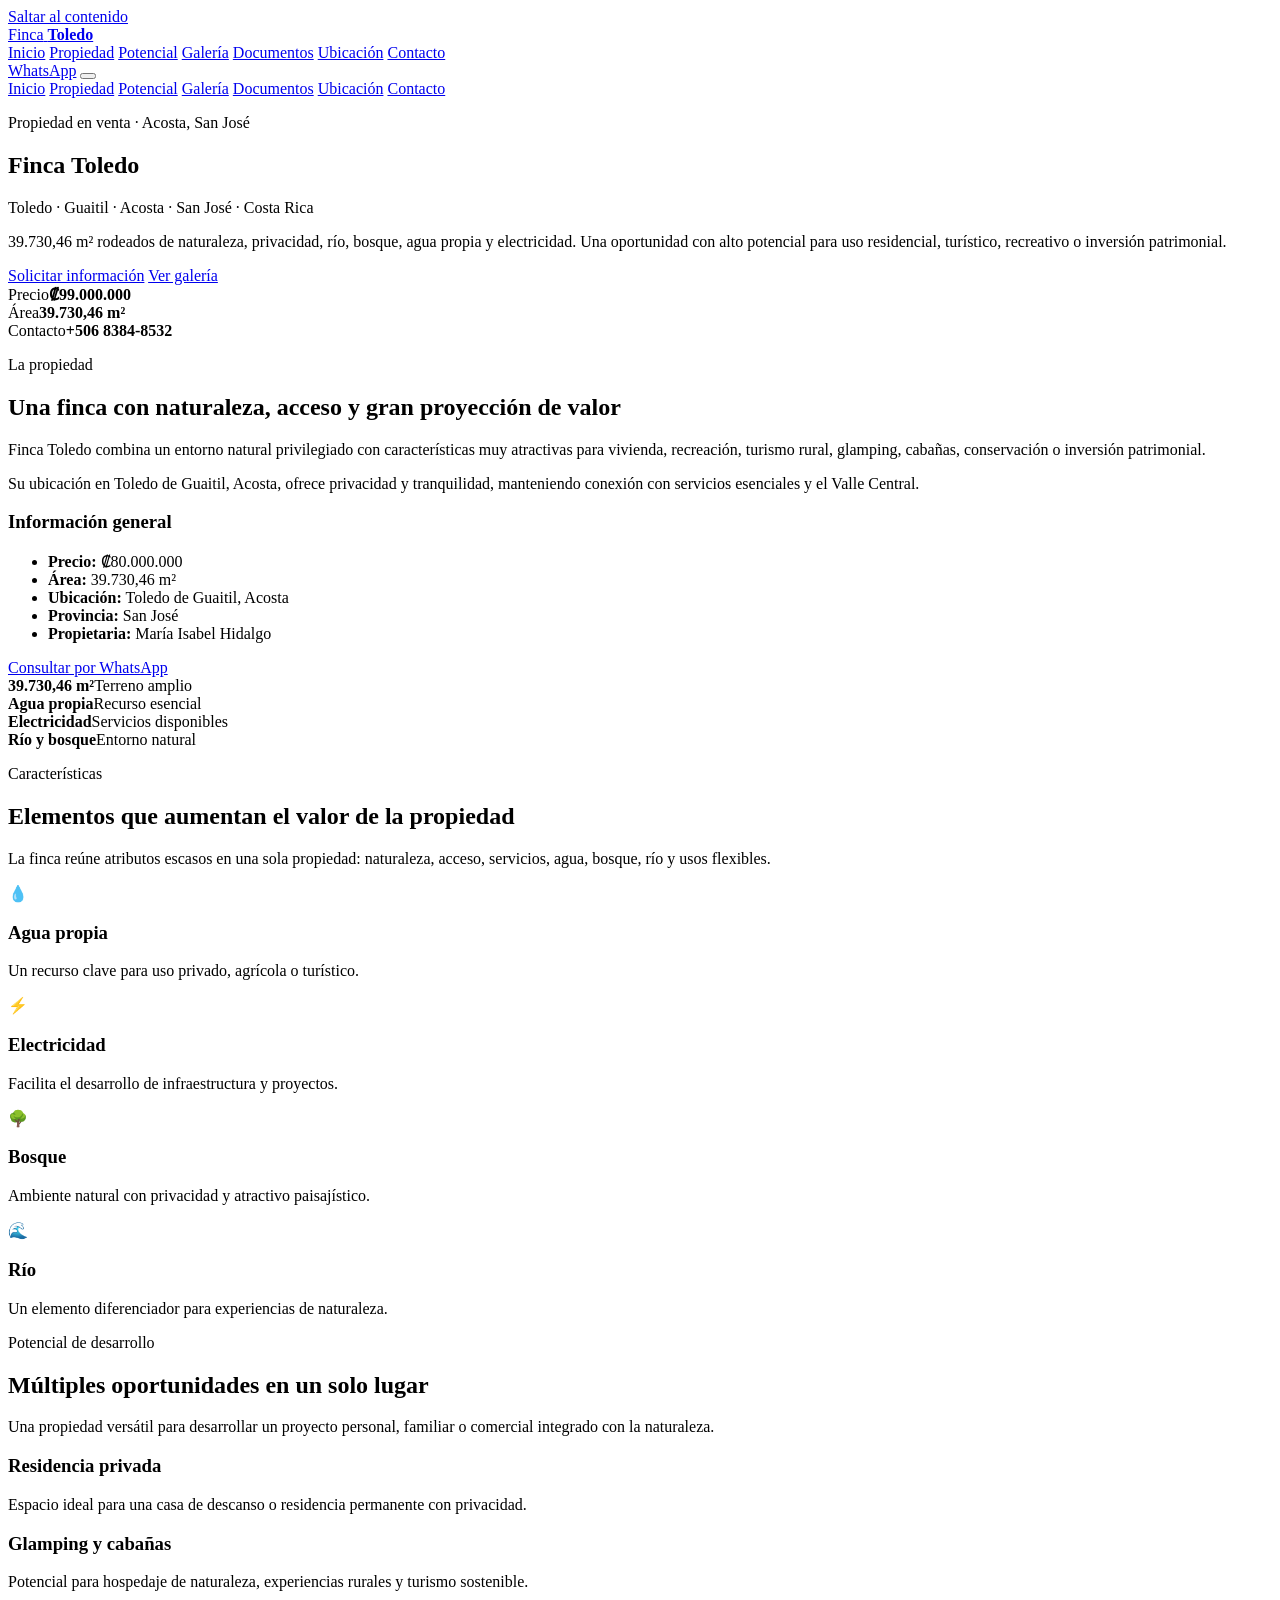
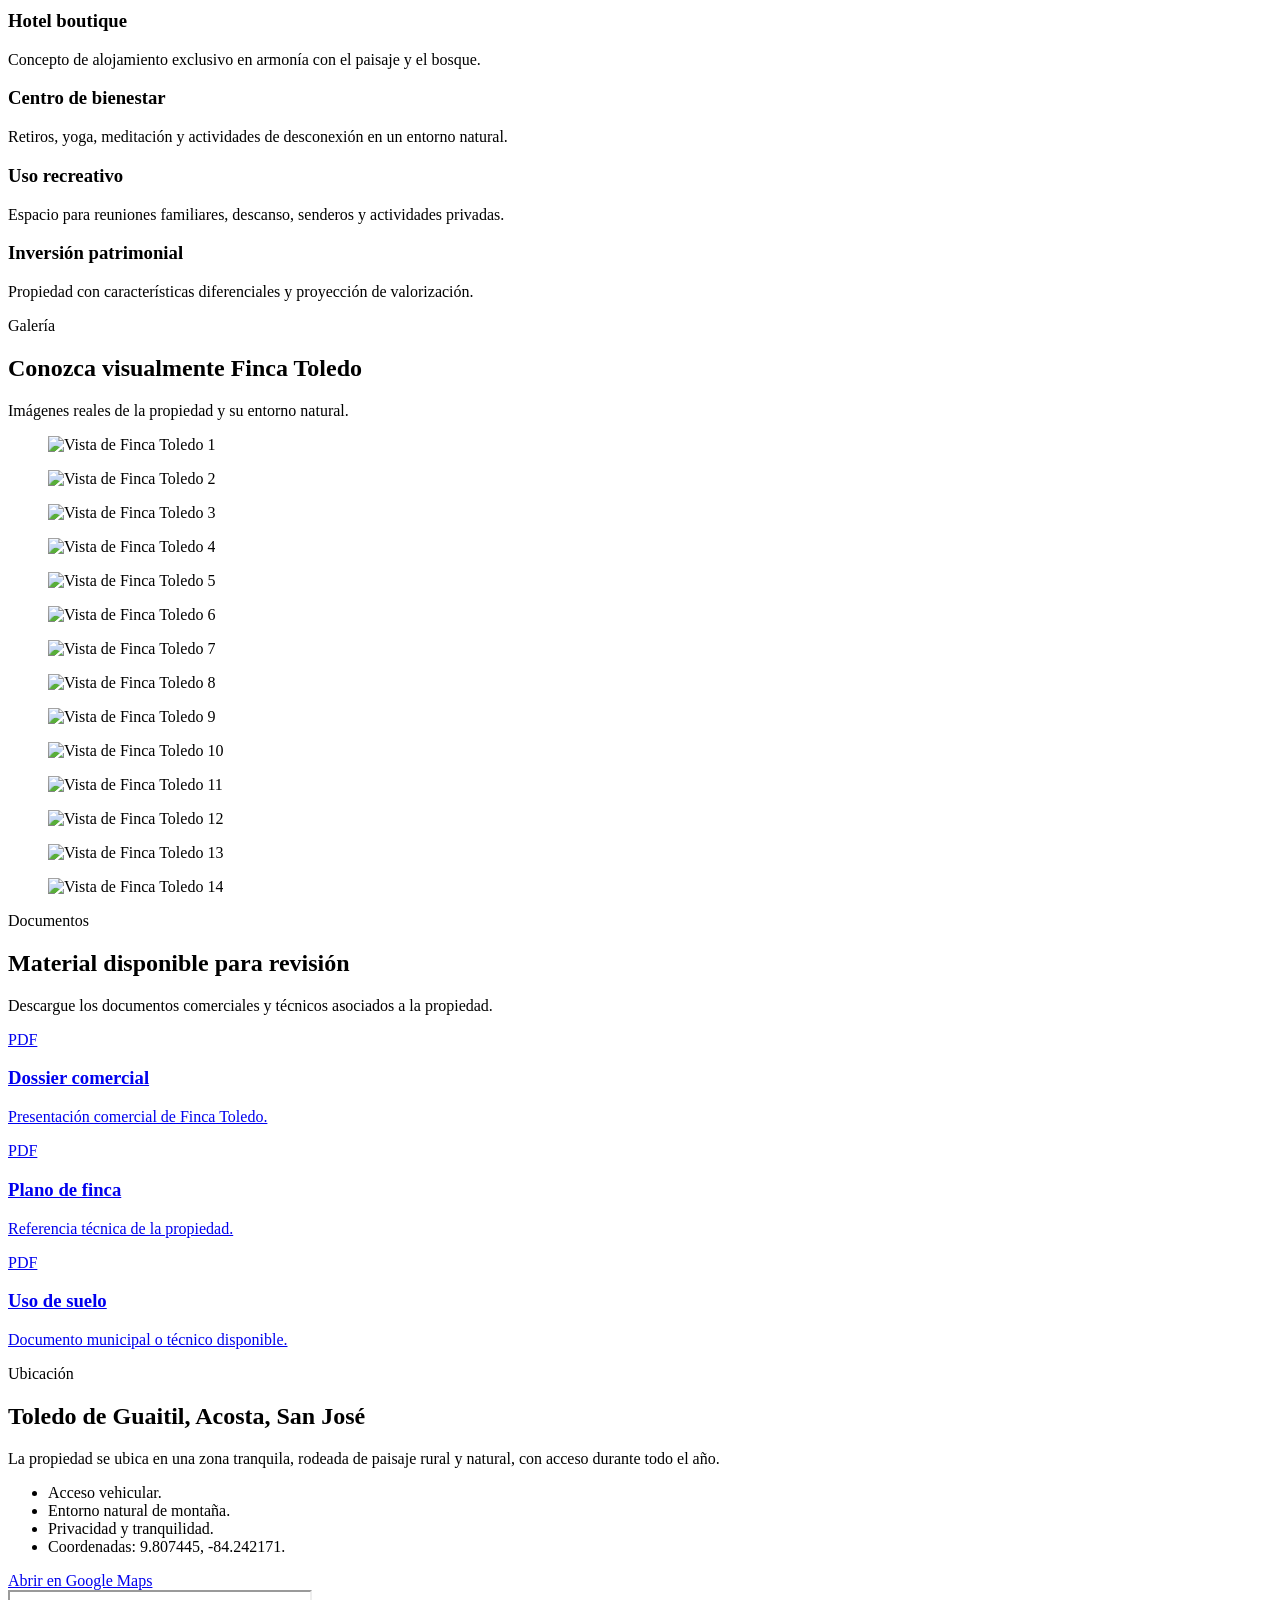
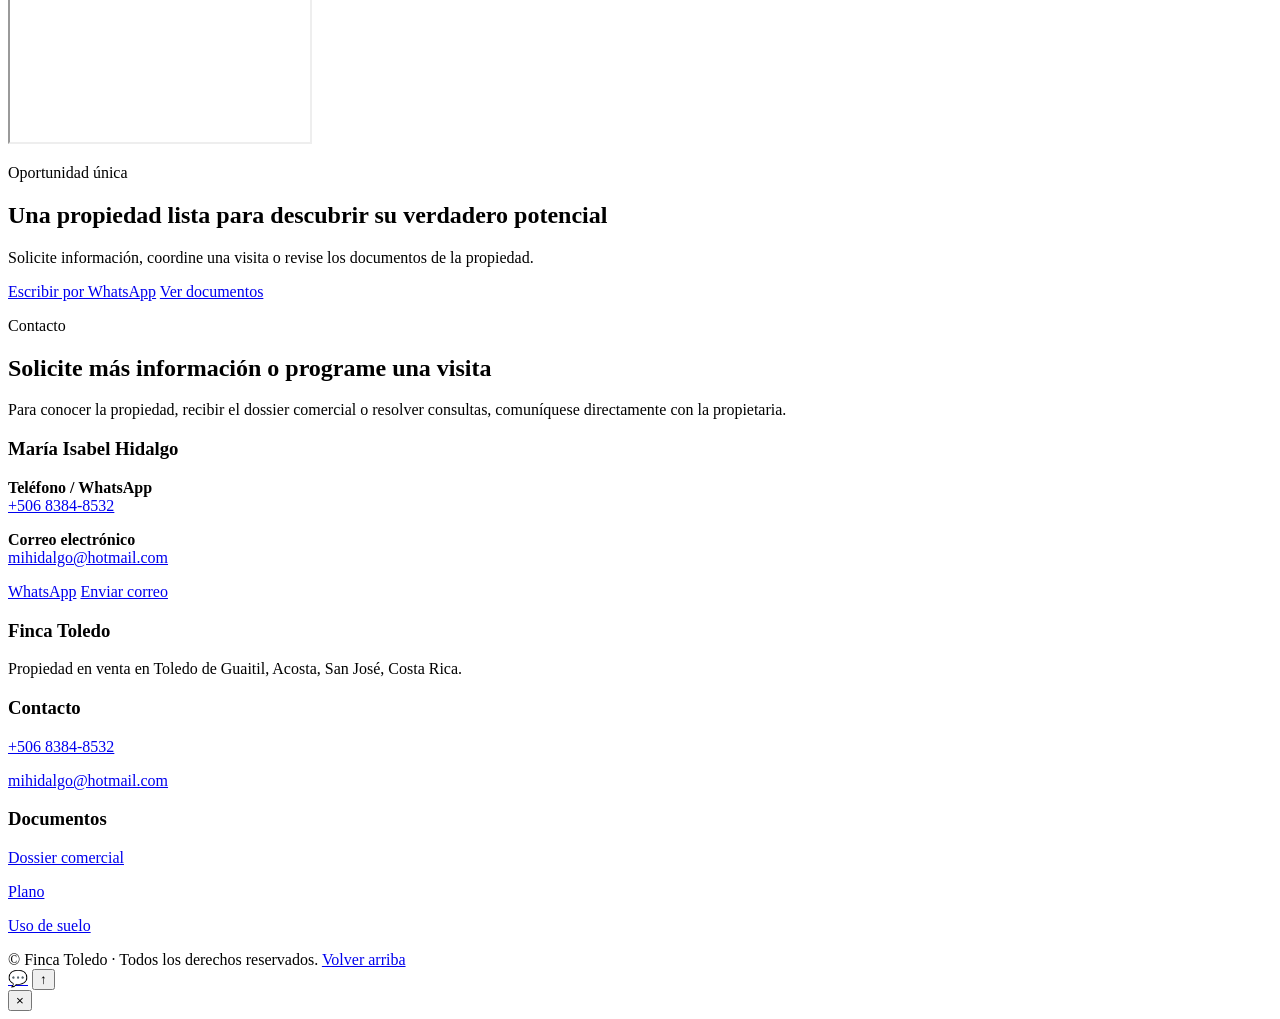
==== index.html @ bf4a3986 "Add files via upload" ====
<!DOCTYPE html>
<html lang="es-CR">
<head>
  <meta charset="UTF-8">
  <meta name="viewport" content="width=device-width, initial-scale=1.0">
  <meta http-equiv="X-UA-Compatible" content="IE=edge">
  <title>Finca Toledo | Propiedad en venta en Acosta, Costa Rica</title>
  <meta name="description" content="Finca Toledo: propiedad de 39.730,46 m² en Toledo de Guaitil, Acosta, San José. Naturaleza, privacidad, agua, electricidad, río, bosque y alto potencial turístico o residencial.">
  <meta name="keywords" content="Finca Toledo, finca en venta Acosta, propiedad rural Costa Rica, finca San José, inversión turística, glamping, finca con río">
  <meta name="author" content="Finca Toledo">
  <meta name="robots" content="index,follow">
  <meta name="theme-color" content="#1f3d2a">
  <link rel="canonical" href="https://ventapropiedadescr.github.io/ventapropiedadescr-Finca-Toledo/">
  <link rel="icon" type="image/x-icon" href="favicon.ico">
  <link rel="apple-touch-icon" href="favicon.ico">
  <meta property="og:type" content="website">
  <meta property="og:title" content="Finca Toledo | Propiedad en venta">
  <meta property="og:description" content="39.730,46 m² en Acosta, San José. Naturaleza, privacidad y gran potencial de desarrollo.">
  <meta property="og:image" content="img/hero.jpg">
  <meta property="og:locale" content="es_CR">
  <meta name="twitter:card" content="summary_large_image">
  <meta name="twitter:title" content="Finca Toledo | Propiedad en venta">
  <meta name="twitter:description" content="Finca en Acosta con agua, electricidad, río, bosque y potencial turístico.">
  <meta name="twitter:image" content="img/hero.jpg">
  <link rel="preconnect" href="https://fonts.googleapis.com">
  <link rel="preconnect" href="https://fonts.gstatic.com" crossorigin>
  <link href="https://fonts.googleapis.com/css2?family=Cormorant+Garamond:wght@500;600;700&family=Inter:wght@300;400;500;600;700;800&display=swap" rel="stylesheet">
  <link rel="stylesheet" href="css/style.css">
  <script type="application/ld+json">
  {
    "@context": "https://schema.org",
    "@type": "RealEstateListing",
    "name": "Finca Toledo",
    "description": "Finca en venta ubicada en Toledo de Guaitil, Acosta, San José, Costa Rica.",
    "image": "img/hero.jpg",
    "url": "https://ventapropiedadescr.github.io/ventapropiedadescr-Finca-Toledo/",
    "address": {
      "@type": "PostalAddress",
      "addressLocality": "Acosta",
      "addressRegion": "San José",
      "addressCountry": "CR"
    },
    "geo": {
      "@type": "GeoCoordinates",
      "latitude": "9.807445",
      "longitude": "-84.242171"
    }
  }
  </script>
</head>
<body>
  <a class="skip-link" href="#contenido">Saltar al contenido</a>

  <div class="preloader" id="preloader" aria-hidden="true">
    <div class="loader" aria-label="Cargando"></div>
  </div>

  <header class="site-header" id="top">
    <div class="container header-inner">
      <a class="brand" href="#inicio" aria-label="Ir al inicio">
        <span>Finca</span>
        <strong>Toledo</strong>
      </a>

      <nav class="desktop-nav" aria-label="Navegación principal">
        <a href="#inicio">Inicio</a>
        <a href="#propiedad">Propiedad</a>
        <a href="#potencial">Potencial</a>
        <a href="#galeria">Galería</a>
        <a href="#documentos">Documentos</a>
        <a href="#ubicacion">Ubicación</a>
        <a href="#contacto">Contacto</a>
      </nav>

      <a class="header-cta" href="https://wa.me/50683848532" target="_blank" rel="noopener">WhatsApp</a>

      <button class="menu-toggle" id="menuToggle" type="button" aria-label="Abrir menú" aria-controls="mobileMenu" aria-expanded="false">
        <span></span>
        <span></span>
        <span></span>
      </button>
    </div>

    <nav class="mobile-menu" id="mobileMenu" aria-label="Navegación móvil">
      <a href="#inicio">Inicio</a>
      <a href="#propiedad">Propiedad</a>
      <a href="#potencial">Potencial</a>
      <a href="#galeria">Galería</a>
      <a href="#documentos">Documentos</a>
      <a href="#ubicacion">Ubicación</a>
      <a href="#contacto">Contacto</a>
    </nav>
  </header>

  <main id="contenido">
    <section class="hero" id="inicio" aria-label="Presentación de Finca Toledo">
      <div class="hero-bg" role="img" aria-label="Vista natural de Finca Toledo"></div>
      <div class="hero-shade"></div>
      <div class="container hero-content reveal">
        <p class="eyebrow">Propiedad en venta · Acosta, San José</p>
        <h1>Finca Toledo</h1>
        <p class="hero-location">Toledo · Guaitil · Acosta · San José · Costa Rica</p>
        <p class="hero-copy">39.730,46 m² rodeados de naturaleza, privacidad, río, bosque, agua propia y electricidad. Una oportunidad con alto potencial para uso residencial, turístico, recreativo o inversión patrimonial.</p>
        <div class="hero-actions">
          <a class="btn btn-primary" href="https://wa.me/50683848532" target="_blank" rel="noopener">Solicitar información</a>
          <a class="btn btn-secondary" href="#galeria">Ver galería</a>
        </div>
        <div class="hero-facts" aria-label="Datos principales">
          <article><span>Precio</span><strong>₡99.000.000</strong></article>
          <article><span>Área</span><strong>39.730,46 m²</strong></article>
          <article><span>Contacto</span><strong>+506 8384-8532</strong></article>
        </div>
      </div>
    </section>

    <section class="section intro" id="propiedad">
      <div class="container two-column">
        <div class="section-copy reveal">
          <p class="eyebrow">La propiedad</p>
          <h2>Una finca con naturaleza, acceso y gran proyección de valor</h2>
          <p>Finca Toledo combina un entorno natural privilegiado con características muy atractivas para vivienda, recreación, turismo rural, glamping, cabañas, conservación o inversión patrimonial.</p>
          <p>Su ubicación en Toledo de Guaitil, Acosta, ofrece privacidad y tranquilidad, manteniendo conexión con servicios esenciales y el Valle Central.</p>
        </div>
        <aside class="info-card reveal">
          <h3>Información general</h3>
          <ul>
            <li><strong>Precio:</strong> ₡80.000.000</li>
            <li><strong>Área:</strong> 39.730,46 m²</li>
            <li><strong>Ubicación:</strong> Toledo de Guaitil, Acosta</li>
            <li><strong>Provincia:</strong> San José</li>
            <li><strong>Propietaria:</strong> María Isabel Hidalgo</li>
          </ul>
          <a class="btn btn-primary full" href="https://wa.me/50683848532" target="_blank" rel="noopener">Consultar por WhatsApp</a>
        </aside>
      </div>
    </section>

    <section class="stats-band" aria-label="Características destacadas">
      <div class="container stats-grid">
        <article><strong>39.730,46 m²</strong><span>Terreno amplio</span></article>
        <article><strong>Agua propia</strong><span>Recurso esencial</span></article>
        <article><strong>Electricidad</strong><span>Servicios disponibles</span></article>
        <article><strong>Río y bosque</strong><span>Entorno natural</span></article>
      </div>
    </section>

    <section class="section features" id="caracteristicas">
      <div class="container">
        <div class="section-heading reveal">
          <p class="eyebrow">Características</p>
          <h2>Elementos que aumentan el valor de la propiedad</h2>
          <p>La finca reúne atributos escasos en una sola propiedad: naturaleza, acceso, servicios, agua, bosque, río y usos flexibles.</p>
        </div>
        <div class="card-grid four">
          <article class="feature-card reveal"><span>💧</span><h3>Agua propia</h3><p>Un recurso clave para uso privado, agrícola o turístico.</p></article>
          <article class="feature-card reveal"><span>⚡</span><h3>Electricidad</h3><p>Facilita el desarrollo de infraestructura y proyectos.</p></article>
          <article class="feature-card reveal"><span>🌳</span><h3>Bosque</h3><p>Ambiente natural con privacidad y atractivo paisajístico.</p></article>
          <article class="feature-card reveal"><span>🌊</span><h3>Río</h3><p>Un elemento diferenciador para experiencias de naturaleza.</p></article>
        </div>
      </div>
    </section>

    <section class="section potential" id="potencial">
      <div class="container">
        <div class="section-heading reveal">
          <p class="eyebrow">Potencial de desarrollo</p>
          <h2>Múltiples oportunidades en un solo lugar</h2>
          <p>Una propiedad versátil para desarrollar un proyecto personal, familiar o comercial integrado con la naturaleza.</p>
        </div>
        <div class="card-grid three">
          <article class="project-card reveal"><h3>Residencia privada</h3><p>Espacio ideal para una casa de descanso o residencia permanente con privacidad.</p></article>
          <article class="project-card reveal"><h3>Glamping y cabañas</h3><p>Potencial para hospedaje de naturaleza, experiencias rurales y turismo sostenible.</p></article>
          <article class="project-card reveal"><h3>Hotel boutique</h3><p>Concepto de alojamiento exclusivo en armonía con el paisaje y el bosque.</p></article>
          <article class="project-card reveal"><h3>Centro de bienestar</h3><p>Retiros, yoga, meditación y actividades de desconexión en un entorno natural.</p></article>
          <article class="project-card reveal"><h3>Uso recreativo</h3><p>Espacio para reuniones familiares, descanso, senderos y actividades privadas.</p></article>
          <article class="project-card reveal"><h3>Inversión patrimonial</h3><p>Propiedad con características diferenciales y proyección de valorización.</p></article>
        </div>
      </div>
    </section>

    <section class="section gallery-section" id="galeria">
      <div class="container">
        <div class="section-heading reveal">
          <p class="eyebrow">Galería</p>
          <h2>Conozca visualmente Finca Toledo</h2>
          <p>Imágenes reales de la propiedad y su entorno natural.</p>
        </div>
        <div class="gallery-grid" id="galleryGrid">
          <figure class="reveal"><img src="img/galeria-01.jpg" alt="Vista de Finca Toledo 1" loading="lazy"></figure>
          <figure class="reveal"><img src="img/galeria-02.jpg" alt="Vista de Finca Toledo 2" loading="lazy"></figure>
          <figure class="reveal"><img src="img/galeria-03.jpg" alt="Vista de Finca Toledo 3" loading="lazy"></figure>
          <figure class="reveal"><img src="img/galeria-04.jpg" alt="Vista de Finca Toledo 4" loading="lazy"></figure>
          <figure class="reveal"><img src="img/galeria-05.jpg" alt="Vista de Finca Toledo 5" loading="lazy"></figure>
          <figure class="reveal"><img src="img/galeria-06.jpg" alt="Vista de Finca Toledo 6" loading="lazy"></figure>
          <figure class="reveal"><img src="img/galeria-07.jpg" alt="Vista de Finca Toledo 7" loading="lazy"></figure>
          <figure class="reveal"><img src="img/galeria-08.jpg" alt="Vista de Finca Toledo 8" loading="lazy"></figure>
          <figure class="reveal"><img src="img/galeria-09.jpg" alt="Vista de Finca Toledo 9" loading="lazy"></figure>
          <figure class="reveal"><img src="img/galeria-10.jpg" alt="Vista de Finca Toledo 10" loading="lazy"></figure>
          <figure class="reveal"><img src="img/galeria-11.jpg" alt="Vista de Finca Toledo 11" loading="lazy"></figure>
          <figure class="reveal"><img src="img/galeria-12.jpg" alt="Vista de Finca Toledo 12" loading="lazy"></figure>
          <figure class="reveal"><img src="img/galeria-13.jpg" alt="Vista de Finca Toledo 13" loading="lazy"></figure>
          <figure class="reveal"><img src="img/galeria-14.jpg" alt="Vista de Finca Toledo 14" loading="lazy"></figure>
        </div>
      </div>
    </section>

    <section class="section documents" id="documentos">
      <div class="container">
        <div class="section-heading reveal">
          <p class="eyebrow">Documentos</p>
          <h2>Material disponible para revisión</h2>
          <p>Descargue los documentos comerciales y técnicos asociados a la propiedad.</p>
        </div>
        <div class="card-grid three">
          <a class="document-card reveal" href="docs/Dossier_Comercial_Finca_Toledo.pdf" target="_blank" rel="noopener"><span>PDF</span><h3>Dossier comercial</h3><p>Presentación comercial de Finca Toledo.</p></a>
          <a class="document-card reveal" href="docs/plano-finca.pdf" target="_blank" rel="noopener"><span>PDF</span><h3>Plano de finca</h3><p>Referencia técnica de la propiedad.</p></a>
          <a class="document-card reveal" href="docs/uso-suelo-finca.pdf" target="_blank" rel="noopener"><span>PDF</span><h3>Uso de suelo</h3><p>Documento municipal o técnico disponible.</p></a>
        </div>
      </div>
    </section>

    <section class="section location" id="ubicacion">
      <div class="container two-column">
        <div class="section-copy reveal">
          <p class="eyebrow">Ubicación</p>
          <h2>Toledo de Guaitil, Acosta, San José</h2>
          <p>La propiedad se ubica en una zona tranquila, rodeada de paisaje rural y natural, con acceso durante todo el año.</p>
          <ul class="check-list">
            <li>Acceso vehicular.</li>
            <li>Entorno natural de montaña.</li>
            <li>Privacidad y tranquilidad.</li>
            <li>Coordenadas: 9.807445, -84.242171.</li>
          </ul>
          <a class="btn btn-secondary" href="https://www.google.com/maps?q=9.807445,-84.242171" target="_blank" rel="noopener">Abrir en Google Maps</a>
        </div>
        <div class="map-card reveal">
          <iframe title="Ubicación de Finca Toledo en Google Maps" src="https://www.google.com/maps?q=9.807445,-84.242171&z=15&output=embed" loading="lazy" allowfullscreen referrerpolicy="no-referrer-when-downgrade"></iframe>
        </div>
      </div>
    </section>

    <section class="cta-section">
      <div class="container cta-box reveal">
        <p class="eyebrow">Oportunidad única</p>
        <h2>Una propiedad lista para descubrir su verdadero potencial</h2>
        <p>Solicite información, coordine una visita o revise los documentos de la propiedad.</p>
        <div class="hero-actions centered">
          <a class="btn btn-primary" href="https://wa.me/50683848532" target="_blank" rel="noopener">Escribir por WhatsApp</a>
          <a class="btn btn-secondary" href="#documentos">Ver documentos</a>
        </div>
      </div>
    </section>

    <section class="section contact" id="contacto">
      <div class="container contact-grid">
        <div class="section-copy reveal">
          <p class="eyebrow">Contacto</p>
          <h2>Solicite más información o programe una visita</h2>
          <p>Para conocer la propiedad, recibir el dossier comercial o resolver consultas, comuníquese directamente con la propietaria.</p>
        </div>
        <div class="contact-card reveal">
          <h3>María Isabel Hidalgo</h3>
          <p><strong>Teléfono / WhatsApp</strong><br><a href="tel:+50683848532">+506 8384-8532</a></p>
          <p><strong>Correo electrónico</strong><br><a href="mailto:mihidalgo@hotmail.com">mihidalgo@hotmail.com</a></p>
          <div class="contact-actions">
            <a class="btn btn-primary full" href="https://wa.me/50683848532" target="_blank" rel="noopener">WhatsApp</a>
            <a class="btn btn-secondary full" href="mailto:mihidalgo@hotmail.com?subject=Consulta%20Finca%20Toledo">Enviar correo</a>
          </div>
        </div>
      </div>
    </section>
  </main>

  <footer class="site-footer">
    <div class="container footer-grid">
      <div>
        <h3>Finca Toledo</h3>
        <p>Propiedad en venta en Toledo de Guaitil, Acosta, San José, Costa Rica.</p>
      </div>
      <div>
        <h3>Contacto</h3>
        <p><a href="tel:+50683848532">+506 8384-8532</a></p>
        <p><a href="mailto:mihidalgo@hotmail.com">mihidalgo@hotmail.com</a></p>
      </div>
      <div>
        <h3>Documentos</h3>
        <p><a href="docs/Dossier_Comercial_Finca_Toledo.pdf" target="_blank" rel="noopener">Dossier comercial</a></p>
        <p><a href="docs/plano-finca.pdf" target="_blank" rel="noopener">Plano</a></p>
        <p><a href="docs/uso-suelo-finca.pdf" target="_blank" rel="noopener">Uso de suelo</a></p>
      </div>
    </div>
    <div class="container footer-bottom">
      <span>© <span id="year"></span> Finca Toledo · Todos los derechos reservados.</span>
      <a href="#inicio">Volver arriba</a>
    </div>
  </footer>

  <a class="floating-whatsapp" href="https://wa.me/50683848532" target="_blank" rel="noopener" aria-label="Contactar por WhatsApp">💬</a>
  <button class="back-to-top" id="backToTop" type="button" aria-label="Volver arriba">↑</button>
  <div class="lightbox" id="lightbox" aria-hidden="true" role="dialog" aria-label="Imagen ampliada">
    <button class="lightbox-close" type="button" aria-label="Cerrar imagen">×</button>
    <img src="" alt="">
  </div>

  <script src="js/script.js" defer></script>
</body>
</html>
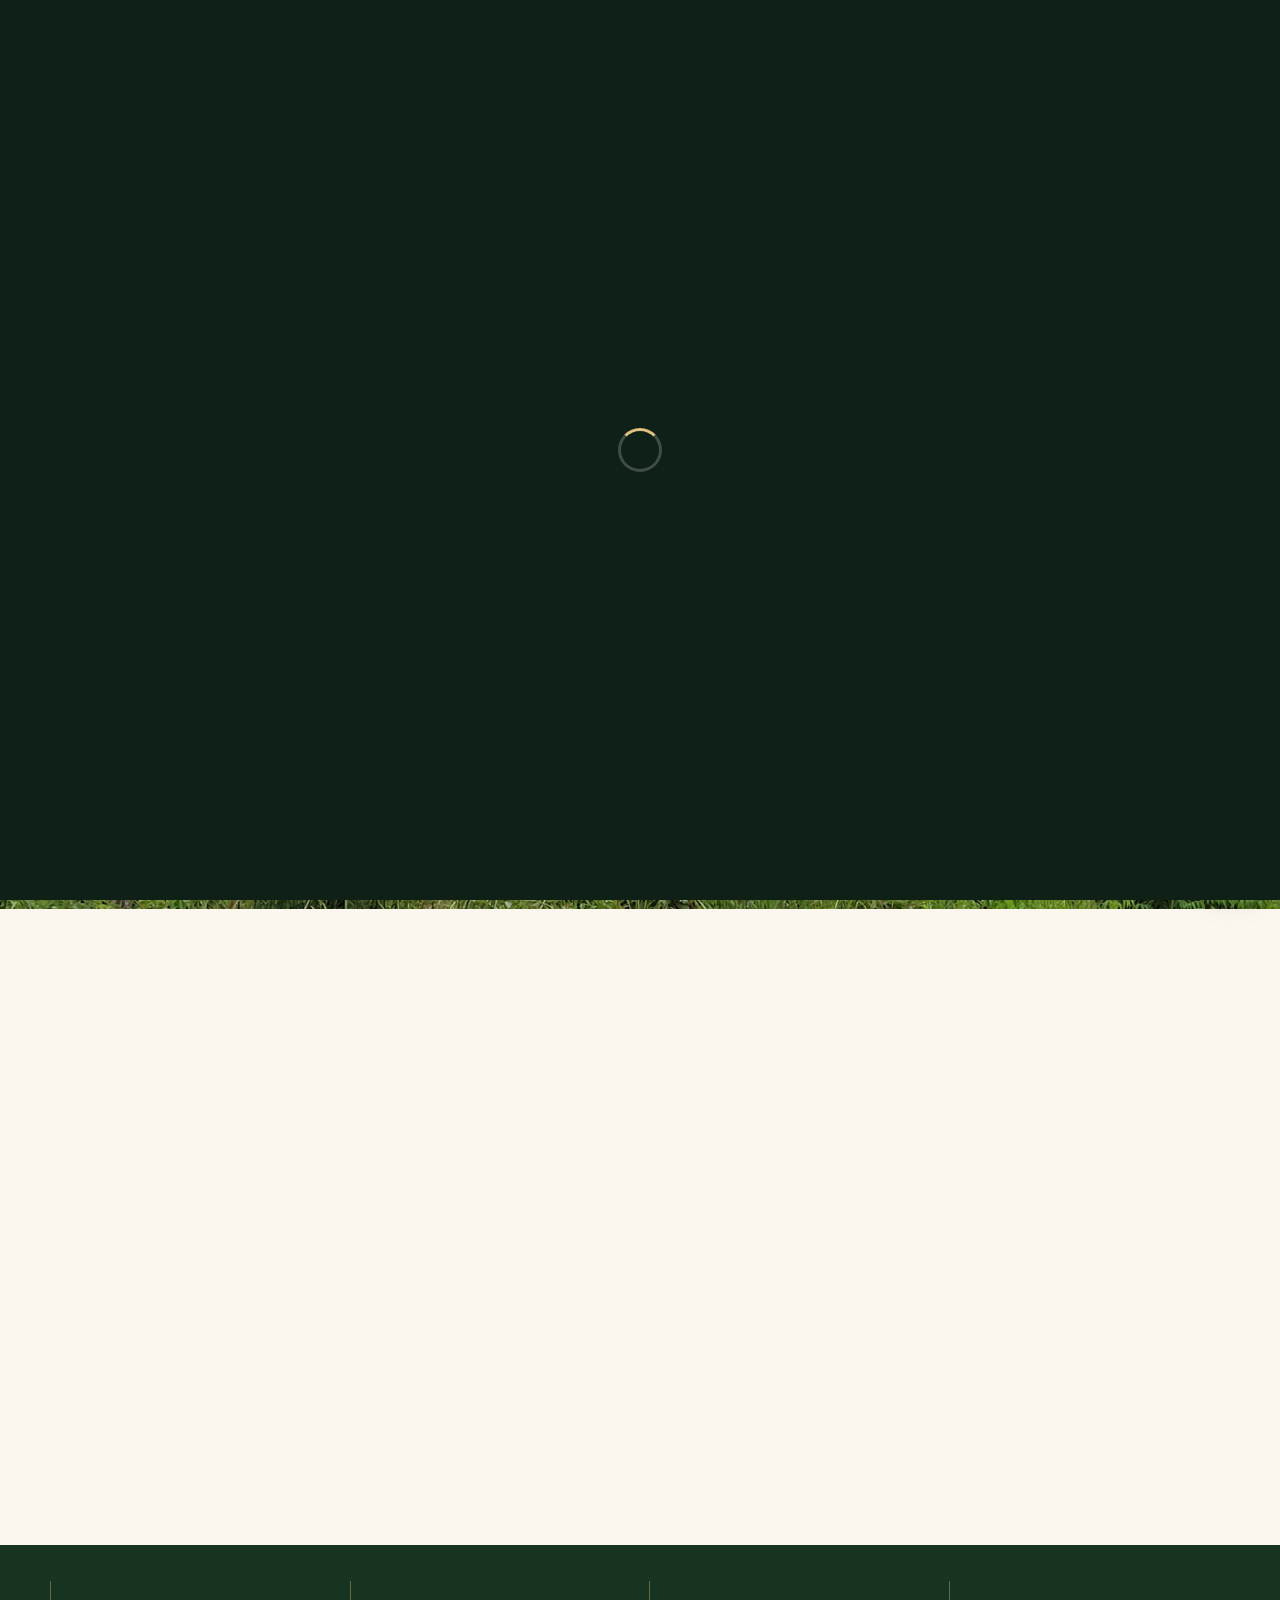
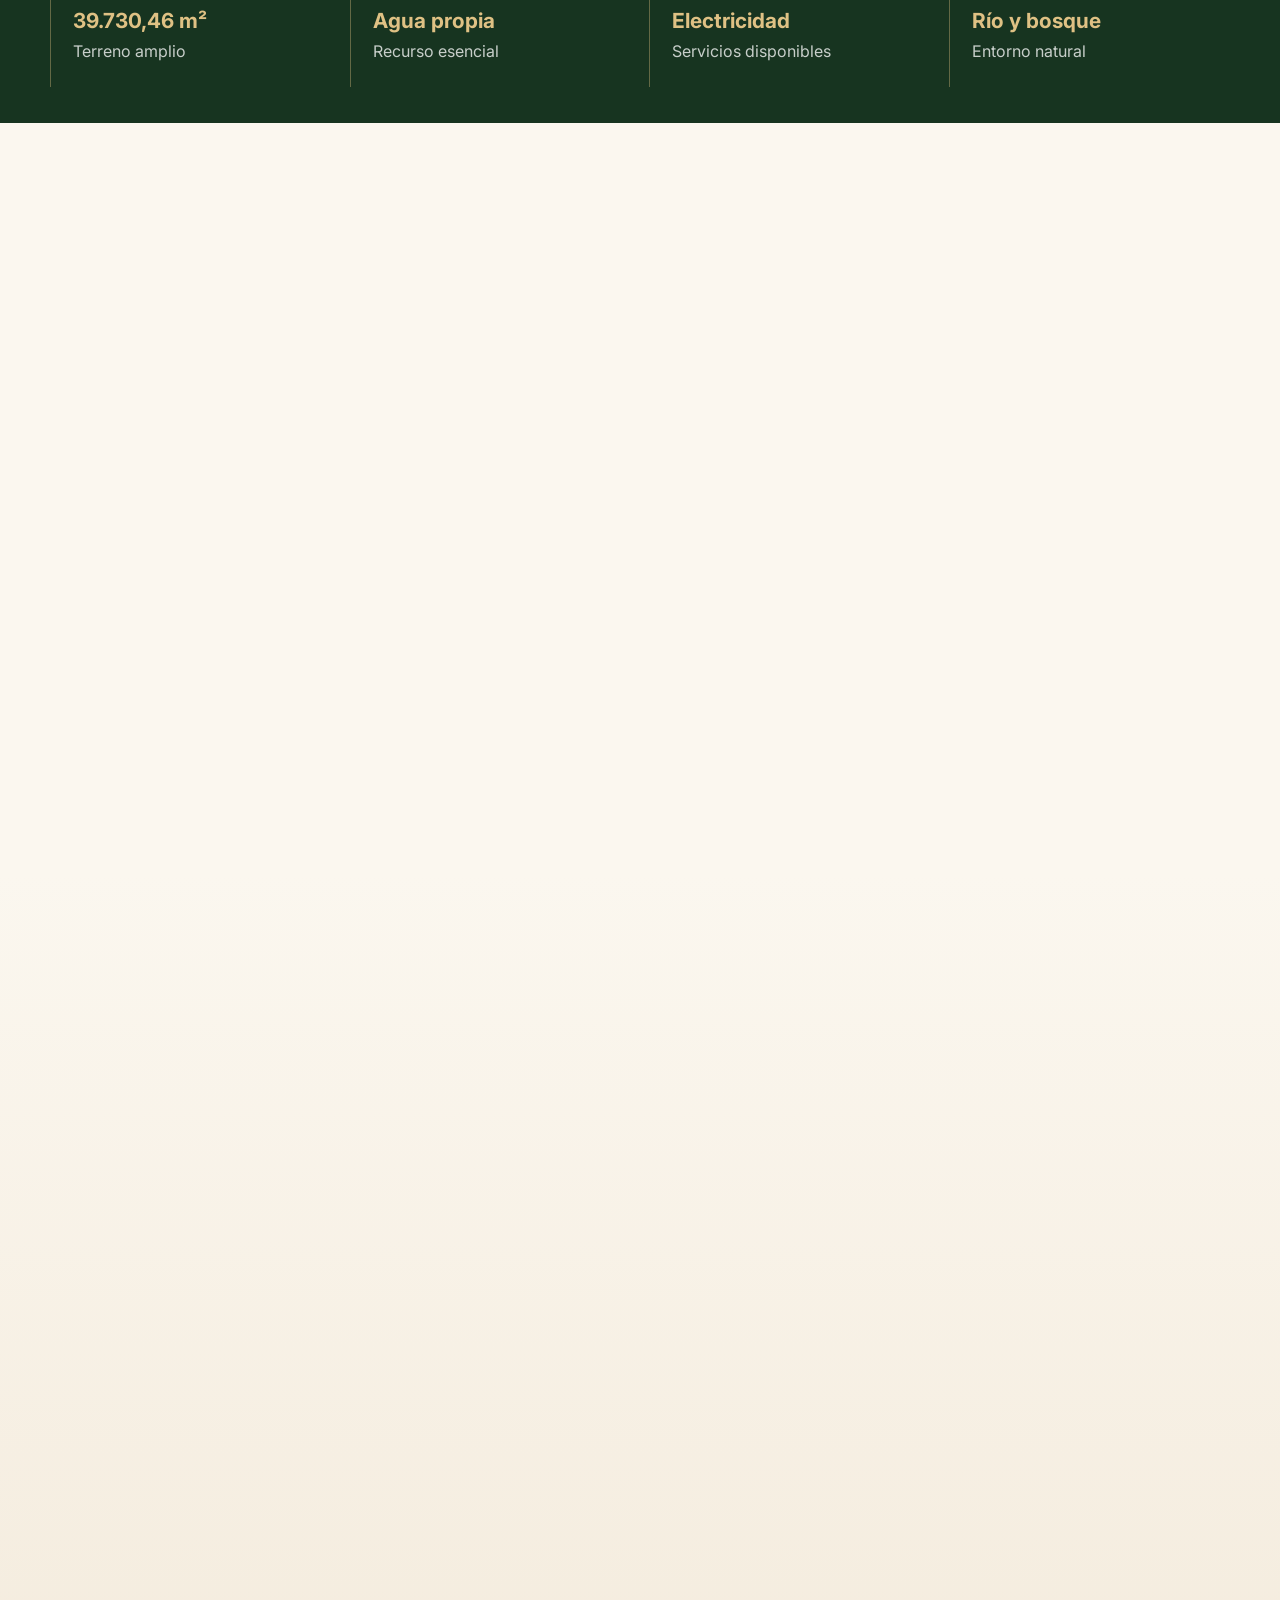
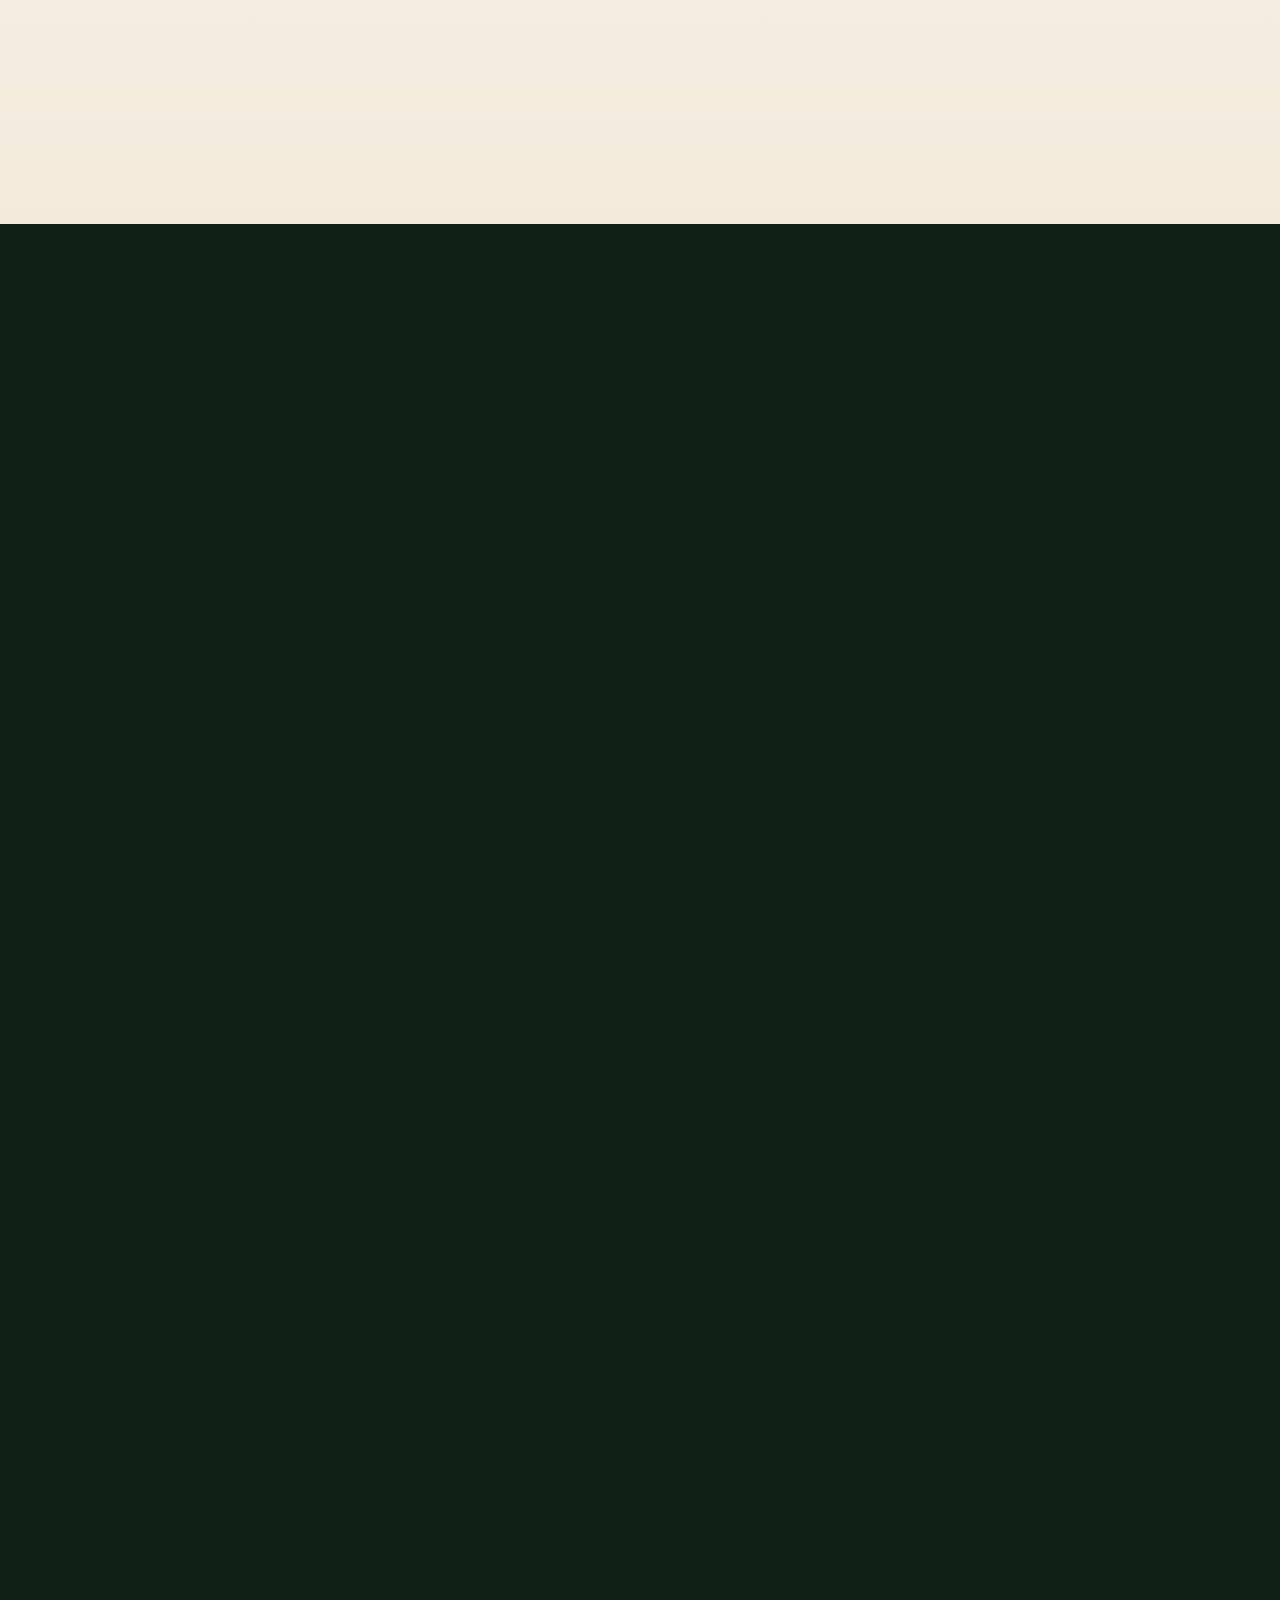
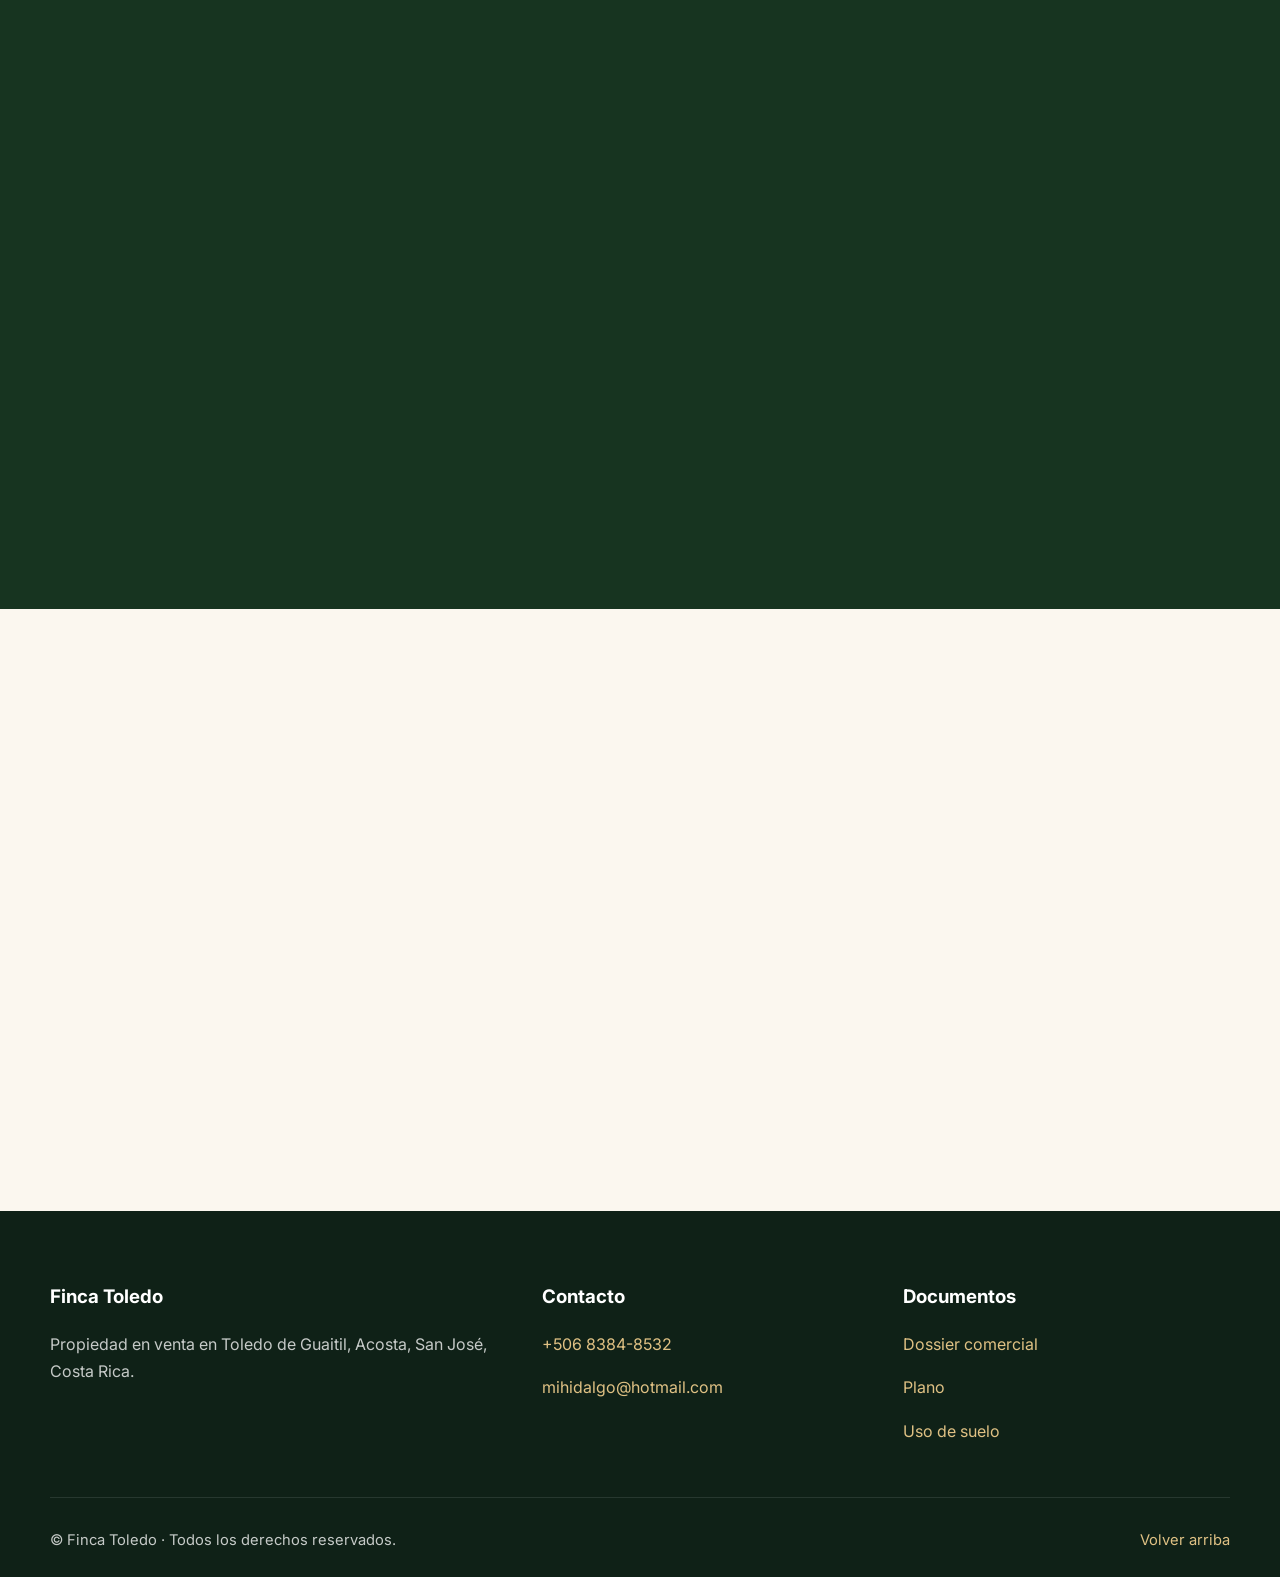
==== commit c495becf: "Update index.html" ====
--- a/index.html
+++ b/index.html
@@ -124,7 +124,7 @@
         <aside class="info-card reveal">
           <h3>Información general</h3>
           <ul>
-            <li><strong>Precio:</strong> ₡80.000.000</li>
+            <li><strong>Precio:</strong> ₡99.000.000</li>
             <li><strong>Área:</strong> 39.730,46 m²</li>
             <li><strong>Ubicación:</strong> Toledo de Guaitil, Acosta</li>
             <li><strong>Provincia:</strong> San José</li>
--- a/css/style.css
+++ b/css/style.css
@@ -0,0 +1,429 @@
+:root {
+  --green-950: #0f2117;
+  --green-900: #173420;
+  --green-800: #20452c;
+  --green-700: #2f5b3d;
+  --gold-500: #c9a76a;
+  --gold-400: #dfc184;
+  --cream-100: #fbf7ef;
+  --cream-200: #f3eadb;
+  --stone-600: #6f6a60;
+  --stone-800: #2f2b25;
+  --white: #ffffff;
+  --shadow: 0 24px 70px rgba(20, 34, 24, .16);
+  --shadow-soft: 0 16px 40px rgba(20, 34, 24, .10);
+  --radius-xl: 32px;
+  --radius-lg: 22px;
+  --radius-md: 16px;
+  --container: 1180px;
+  --header-height: 84px;
+}
+
+* { box-sizing: border-box; }
+html { scroll-behavior: smooth; scroll-padding-top: 98px; }
+body {
+  margin: 0;
+  font-family: "Inter", system-ui, -apple-system, BlinkMacSystemFont, "Segoe UI", sans-serif;
+  color: var(--stone-800);
+  background: var(--cream-100);
+  line-height: 1.7;
+  overflow-x: hidden;
+}
+body.menu-open { overflow: hidden; }
+img { display: block; max-width: 100%; }
+a { color: inherit; text-decoration: none; }
+button, input, textarea { font: inherit; }
+.container { width: min(100% - 40px, var(--container)); margin-inline: auto; }
+.skip-link {
+  position: fixed;
+  left: 16px;
+  top: -80px;
+  z-index: 9999;
+  background: var(--green-900);
+  color: var(--white);
+  padding: 10px 14px;
+  border-radius: 999px;
+  transition: top .2s ease;
+}
+.skip-link:focus { top: 16px; }
+
+.preloader {
+  position: fixed;
+  inset: 0;
+  z-index: 9998;
+  display: grid;
+  place-items: center;
+  background: var(--green-950);
+  transition: opacity .35s ease, visibility .35s ease;
+}
+.preloader.is-hidden { opacity: 0; visibility: hidden; pointer-events: none; }
+.loader {
+  width: 44px;
+  height: 44px;
+  border: 3px solid rgba(255,255,255,.2);
+  border-top-color: var(--gold-400);
+  border-radius: 50%;
+  animation: spin .8s linear infinite;
+}
+@keyframes spin { to { transform: rotate(360deg); } }
+
+.site-header {
+  position: fixed;
+  inset: 0 0 auto 0;
+  z-index: 1000;
+  height: var(--header-height);
+  display: flex;
+  align-items: center;
+  color: var(--white);
+  background: linear-gradient(180deg, rgba(8, 19, 13, .82), rgba(8, 19, 13, .25));
+  backdrop-filter: blur(12px);
+  transition: background .25s ease, box-shadow .25s ease, height .25s ease;
+}
+.site-header.is-scrolled {
+  height: 72px;
+  background: rgba(15, 33, 23, .94);
+  box-shadow: 0 12px 36px rgba(0,0,0,.22);
+}
+.header-inner { display: flex; align-items: center; gap: 24px; }
+.brand {
+  display: inline-flex;
+  flex-direction: column;
+  gap: 0;
+  line-height: .95;
+  text-transform: uppercase;
+  letter-spacing: .18em;
+  min-width: 150px;
+}
+.brand span { font-size: .75rem; opacity: .78; }
+.brand strong { font-family: "Cormorant Garamond", serif; font-size: 1.65rem; letter-spacing: .14em; }
+.desktop-nav {
+  display: flex;
+  align-items: center;
+  justify-content: center;
+  gap: 22px;
+  flex: 1;
+}
+.desktop-nav a {
+  font-size: .86rem;
+  font-weight: 600;
+  opacity: .88;
+  position: relative;
+  transition: color .2s ease, opacity .2s ease;
+}
+.desktop-nav a::after {
+  content: "";
+  position: absolute;
+  left: 0;
+  right: 0;
+  bottom: -8px;
+  height: 2px;
+  transform: scaleX(0);
+  transform-origin: center;
+  background: var(--gold-400);
+  transition: transform .2s ease;
+}
+.desktop-nav a:hover,
+.desktop-nav a.is-active { color: var(--gold-400); opacity: 1; }
+.desktop-nav a.is-active::after { transform: scaleX(1); }
+.header-cta {
+  display: inline-flex;
+  align-items: center;
+  justify-content: center;
+  min-height: 42px;
+  padding: 0 18px;
+  border: 1px solid rgba(223,193,132,.75);
+  border-radius: 999px;
+  color: var(--gold-400);
+  font-weight: 700;
+  font-size: .85rem;
+}
+.menu-toggle {
+  display: none;
+  width: 44px;
+  height: 44px;
+  border: 1px solid rgba(255,255,255,.35);
+  border-radius: 999px;
+  background: rgba(255,255,255,.08);
+  padding: 11px;
+  cursor: pointer;
+}
+.menu-toggle span {
+  display: block;
+  height: 2px;
+  background: var(--white);
+  margin: 5px 0;
+  transition: transform .2s ease, opacity .2s ease;
+}
+.menu-toggle.is-active span:nth-child(1) { transform: translateY(7px) rotate(45deg); }
+.menu-toggle.is-active span:nth-child(2) { opacity: 0; }
+.menu-toggle.is-active span:nth-child(3) { transform: translateY(-7px) rotate(-45deg); }
+.mobile-menu {
+  display: none;
+  position: fixed;
+  top: var(--header-height);
+  left: 20px;
+  right: 20px;
+  z-index: 999;
+  padding: 18px;
+  background: rgba(15, 33, 23, .98);
+  color: var(--white);
+  border: 1px solid rgba(255,255,255,.12);
+  border-radius: 22px;
+  box-shadow: var(--shadow);
+}
+.mobile-menu a {
+  display: block;
+  padding: 14px 12px;
+  border-bottom: 1px solid rgba(255,255,255,.08);
+  font-weight: 700;
+}
+.mobile-menu a:last-child { border-bottom: 0; }
+.mobile-menu.is-open { display: block; }
+
+.hero {
+  min-height: 100svh;
+  position: relative;
+  display: grid;
+  align-items: center;
+  isolation: isolate;
+  color: var(--white);
+  padding: 140px 0 70px;
+}
+.hero-bg,
+.hero-shade { position: absolute; inset: 0; z-index: -2; }
+.hero-bg {
+  background-image: url("../img/hero.jpg");
+  background-position: center;
+  background-size: cover;
+  transform: scale(1.02);
+}
+.hero-shade {
+  z-index: -1;
+  background:
+    radial-gradient(circle at 72% 24%, rgba(201,167,106,.22), transparent 36%),
+    linear-gradient(90deg, rgba(7,16,11,.82), rgba(7,16,11,.46) 48%, rgba(7,16,11,.26)),
+    linear-gradient(0deg, rgba(7,16,11,.44), rgba(7,16,11,.08));
+}
+.hero-content { max-width: 900px; margin-left: max(20px, calc((100vw - var(--container)) / 2)); }
+.eyebrow {
+  margin: 0 0 14px;
+  color: var(--gold-400);
+  text-transform: uppercase;
+  letter-spacing: .18em;
+  font-weight: 800;
+  font-size: .78rem;
+}
+.hero h1,
+.section h2,
+.cta-box h2 {
+  font-family: "Cormorant Garamond", serif;
+  line-height: .98;
+  margin: 0;
+  color: inherit;
+}
+.hero h1 { font-size: clamp(4rem, 10vw, 9rem); letter-spacing: .05em; text-transform: uppercase; }
+.hero-location { margin: 16px 0 0; font-weight: 700; letter-spacing: .04em; font-size: clamp(1rem, 2.5vw, 1.35rem); }
+.hero-copy { max-width: 760px; margin: 24px 0 0; font-size: clamp(1rem, 2vw, 1.18rem); color: rgba(255,255,255,.88); }
+.hero-actions { display: flex; flex-wrap: wrap; gap: 14px; margin-top: 32px; }
+.hero-actions.centered { justify-content: center; }
+.btn {
+  display: inline-flex;
+  align-items: center;
+  justify-content: center;
+  min-height: 52px;
+  padding: 0 24px;
+  border-radius: 999px;
+  font-weight: 800;
+  letter-spacing: .01em;
+  border: 1px solid transparent;
+  transition: transform .2s ease, box-shadow .2s ease, background .2s ease;
+}
+.btn:hover { transform: translateY(-2px); }
+.btn-primary { background: var(--gold-500); color: var(--green-950); box-shadow: 0 16px 34px rgba(0,0,0,.22); }
+.btn-primary:hover { background: var(--gold-400); }
+.btn-secondary { background: rgba(255,255,255,.08); color: inherit; border-color: rgba(201,167,106,.55); backdrop-filter: blur(10px); }
+.btn-secondary:hover { background: rgba(255,255,255,.14); }
+.btn.full { width: 100%; }
+.hero-facts {
+  display: grid;
+  grid-template-columns: repeat(3, minmax(0, 1fr));
+  gap: 14px;
+  max-width: 820px;
+  margin-top: 44px;
+}
+.hero-facts article {
+  padding: 18px;
+  border: 1px solid rgba(255,255,255,.18);
+  background: rgba(255,255,255,.10);
+  border-radius: 22px;
+  backdrop-filter: blur(14px);
+}
+.hero-facts span { display: block; color: rgba(255,255,255,.72); font-size: .82rem; }
+.hero-facts strong { display: block; margin-top: 4px; color: var(--white); font-size: 1.05rem; }
+
+.section { padding: 100px 0; }
+.two-column { display: grid; grid-template-columns: minmax(0, 1.1fr) minmax(320px, .75fr); gap: 52px; align-items: center; }
+.section-copy h2,
+.section-heading h2,
+.cta-box h2 { font-size: clamp(2.4rem, 5vw, 4.6rem); color: var(--green-900); }
+.section-copy p,
+.section-heading p,
+.cta-box p { color: var(--stone-600); font-size: 1.05rem; }
+.section-heading { max-width: 760px; margin: 0 auto 46px; text-align: center; }
+.info-card,
+.contact-card,
+.map-card,
+.feature-card,
+.project-card,
+.document-card {
+  background: var(--white);
+  border: 1px solid rgba(32,69,44,.10);
+  border-radius: var(--radius-xl);
+  box-shadow: var(--shadow-soft);
+}
+.info-card { padding: 34px; }
+.info-card h3,
+.contact-card h3 { margin-top: 0; color: var(--green-900); font-size: 1.55rem; }
+ul { padding-left: 0; }
+.info-card li,
+.check-list li { list-style: none; padding: 10px 0; border-bottom: 1px solid rgba(32,69,44,.08); }
+.info-card li:last-child { border-bottom: 0; }
+.stats-band { padding: 36px 0; background: var(--green-900); color: var(--white); }
+.stats-grid { display: grid; grid-template-columns: repeat(4, minmax(0, 1fr)); gap: 18px; }
+.stats-grid article { padding: 22px; border-left: 1px solid rgba(223,193,132,.38); }
+.stats-grid strong { display: block; color: var(--gold-400); font-size: 1.3rem; }
+.stats-grid span { color: rgba(255,255,255,.76); }
+.card-grid { display: grid; gap: 22px; }
+.card-grid.three { grid-template-columns: repeat(3, minmax(0, 1fr)); }
+.card-grid.four { grid-template-columns: repeat(4, minmax(0, 1fr)); }
+.feature-card,
+.project-card,
+.document-card { padding: 28px; min-height: 220px; transition: transform .22s ease, box-shadow .22s ease; }
+.feature-card:hover,
+.project-card:hover,
+.document-card:hover { transform: translateY(-6px); box-shadow: var(--shadow); }
+.feature-card span,
+.document-card span { display: inline-grid; place-items: center; width: 52px; height: 52px; border-radius: 16px; background: var(--cream-200); color: var(--green-900); font-weight: 900; }
+.feature-card h3,
+.project-card h3,
+.document-card h3 { color: var(--green-900); margin-bottom: 8px; font-size: 1.28rem; }
+.feature-card p,
+.project-card p,
+.document-card p { color: var(--stone-600); margin-bottom: 0; }
+.potential { background: linear-gradient(180deg, var(--cream-100), var(--cream-200)); }
+.gallery-section { background: var(--green-950); color: var(--white); }
+.gallery-section .section-heading h2 { color: var(--white); }
+.gallery-section .section-heading p { color: rgba(255,255,255,.70); }
+.gallery-grid { display: grid; grid-template-columns: repeat(4, minmax(0, 1fr)); gap: 14px; }
+.gallery-grid figure { margin: 0; height: 250px; overflow: hidden; border-radius: 22px; background: var(--green-800); cursor: zoom-in; }
+.gallery-grid figure:nth-child(1),
+.gallery-grid figure:nth-child(8) { grid-column: span 2; }
+.gallery-grid img { width: 100%; height: 100%; object-fit: cover; transition: transform .35s ease, filter .35s ease; }
+.gallery-grid figure:hover img { transform: scale(1.06); filter: saturate(1.05); }
+.documents { background: var(--cream-200); }
+.document-card { display: block; color: inherit; }
+.location .btn-secondary { color: var(--green-900); background: transparent; border-color: rgba(32,69,44,.28); }
+.check-list { margin: 20px 0 28px; }
+.check-list li::before { content: "✓"; color: var(--gold-500); font-weight: 900; margin-right: 10px; }
+.map-card { overflow: hidden; min-height: 420px; }
+.map-card iframe { width: 100%; height: 100%; min-height: 420px; border: 0; display: block; }
+.cta-section { padding: 90px 0; background: var(--green-900); }
+.cta-box { text-align: center; max-width: 900px; margin: 0 auto; color: var(--white); padding: 56px; border: 1px solid rgba(223,193,132,.28); border-radius: var(--radius-xl); background: radial-gradient(circle at top, rgba(223,193,132,.16), rgba(255,255,255,.04)); }
+.cta-box h2 { color: var(--white); }
+.cta-box p { color: rgba(255,255,255,.72); }
+.contact-grid { display: grid; grid-template-columns: minmax(0, 1fr) minmax(320px, .7fr); gap: 42px; align-items: start; }
+.contact-card { padding: 34px; }
+.contact-card a { color: var(--green-800); font-weight: 800; }
+.contact-actions { display: grid; gap: 12px; margin-top: 24px; }
+.contact-actions .btn-primary { color: var(--green-950); }
+.contact-actions .btn-secondary { color: var(--green-900); background: transparent; border-color: rgba(32,69,44,.28); }
+.site-footer { background: var(--green-950); color: rgba(255,255,255,.76); padding: 70px 0 24px; }
+.footer-grid { display: grid; grid-template-columns: 1.4fr 1fr 1fr; gap: 34px; }
+.site-footer h3 { color: var(--white); margin-top: 0; }
+.site-footer a { color: var(--gold-400); }
+.footer-bottom { display: flex; justify-content: space-between; gap: 18px; padding-top: 30px; margin-top: 36px; border-top: 1px solid rgba(255,255,255,.10); font-size: .92rem; }
+.floating-whatsapp,
+.back-to-top {
+  position: fixed;
+  right: 22px;
+  z-index: 900;
+  width: 54px;
+  height: 54px;
+  border-radius: 50%;
+  display: grid;
+  place-items: center;
+  border: 0;
+  box-shadow: 0 16px 36px rgba(0,0,0,.22);
+}
+.floating-whatsapp { bottom: 22px; background: #25d366; color: var(--white); font-size: 1.35rem; }
+.back-to-top {
+  bottom: 88px;
+  background: var(--green-900);
+  color: var(--white);
+  cursor: pointer;
+  opacity: 0;
+  visibility: hidden;
+  transform: translateY(12px);
+  transition: opacity .2s ease, transform .2s ease, visibility .2s ease;
+}
+.back-to-top.is-visible { opacity: 1; visibility: visible; transform: translateY(0); }
+.lightbox {
+  position: fixed;
+  inset: 0;
+  z-index: 2000;
+  display: none;
+  place-items: center;
+  background: rgba(3, 8, 5, .88);
+  padding: 24px;
+}
+.lightbox.is-open { display: grid; }
+.lightbox img { max-height: 86vh; border-radius: 20px; box-shadow: var(--shadow); }
+.lightbox-close {
+  position: fixed;
+  top: 22px;
+  right: 22px;
+  width: 46px;
+  height: 46px;
+  border: 1px solid rgba(255,255,255,.25);
+  border-radius: 50%;
+  background: rgba(255,255,255,.08);
+  color: var(--white);
+  font-size: 1.8rem;
+  cursor: pointer;
+}
+.reveal { opacity: 0; transform: translateY(22px); transition: opacity .6s ease, transform .6s ease; }
+.reveal.is-visible { opacity: 1; transform: translateY(0); }
+@media (prefers-reduced-motion: reduce) {
+  * { scroll-behavior: auto !important; animation-duration: .01ms !important; transition-duration: .01ms !important; }
+  .reveal { opacity: 1; transform: none; }
+}
+@media (max-width: 1080px) {
+  .desktop-nav, .header-cta { display: none; }
+  .menu-toggle { display: block; margin-left: auto; }
+  .hero-content { margin-inline: auto; }
+  .card-grid.four { grid-template-columns: repeat(2, minmax(0, 1fr)); }
+  .gallery-grid { grid-template-columns: repeat(2, minmax(0, 1fr)); }
+}
+@media (max-width: 820px) {
+  :root { --header-height: 74px; }
+  .container { width: min(100% - 28px, var(--container)); }
+  .hero { padding-top: 120px; min-height: 92svh; }
+  .hero h1 { font-size: clamp(3.2rem, 16vw, 5rem); }
+  .hero-facts, .stats-grid, .two-column, .contact-grid, .footer-grid { grid-template-columns: 1fr; }
+  .card-grid.three, .card-grid.four { grid-template-columns: 1fr; }
+  .gallery-grid { grid-template-columns: 1fr; }
+  .gallery-grid figure,
+  .gallery-grid figure:nth-child(1),
+  .gallery-grid figure:nth-child(8) { grid-column: auto; height: 260px; }
+  .section { padding: 72px 0; }
+  .section-heading { text-align: left; }
+  .cta-box { padding: 34px 22px; }
+  .footer-bottom { flex-direction: column; }
+}
+@media (max-width: 520px) {
+  .brand { min-width: auto; }
+  .brand strong { font-size: 1.35rem; }
+  .hero-actions .btn { width: 100%; }
+  .hero-facts article { padding: 15px; }
+  .floating-whatsapp, .back-to-top { right: 16px; }
+}
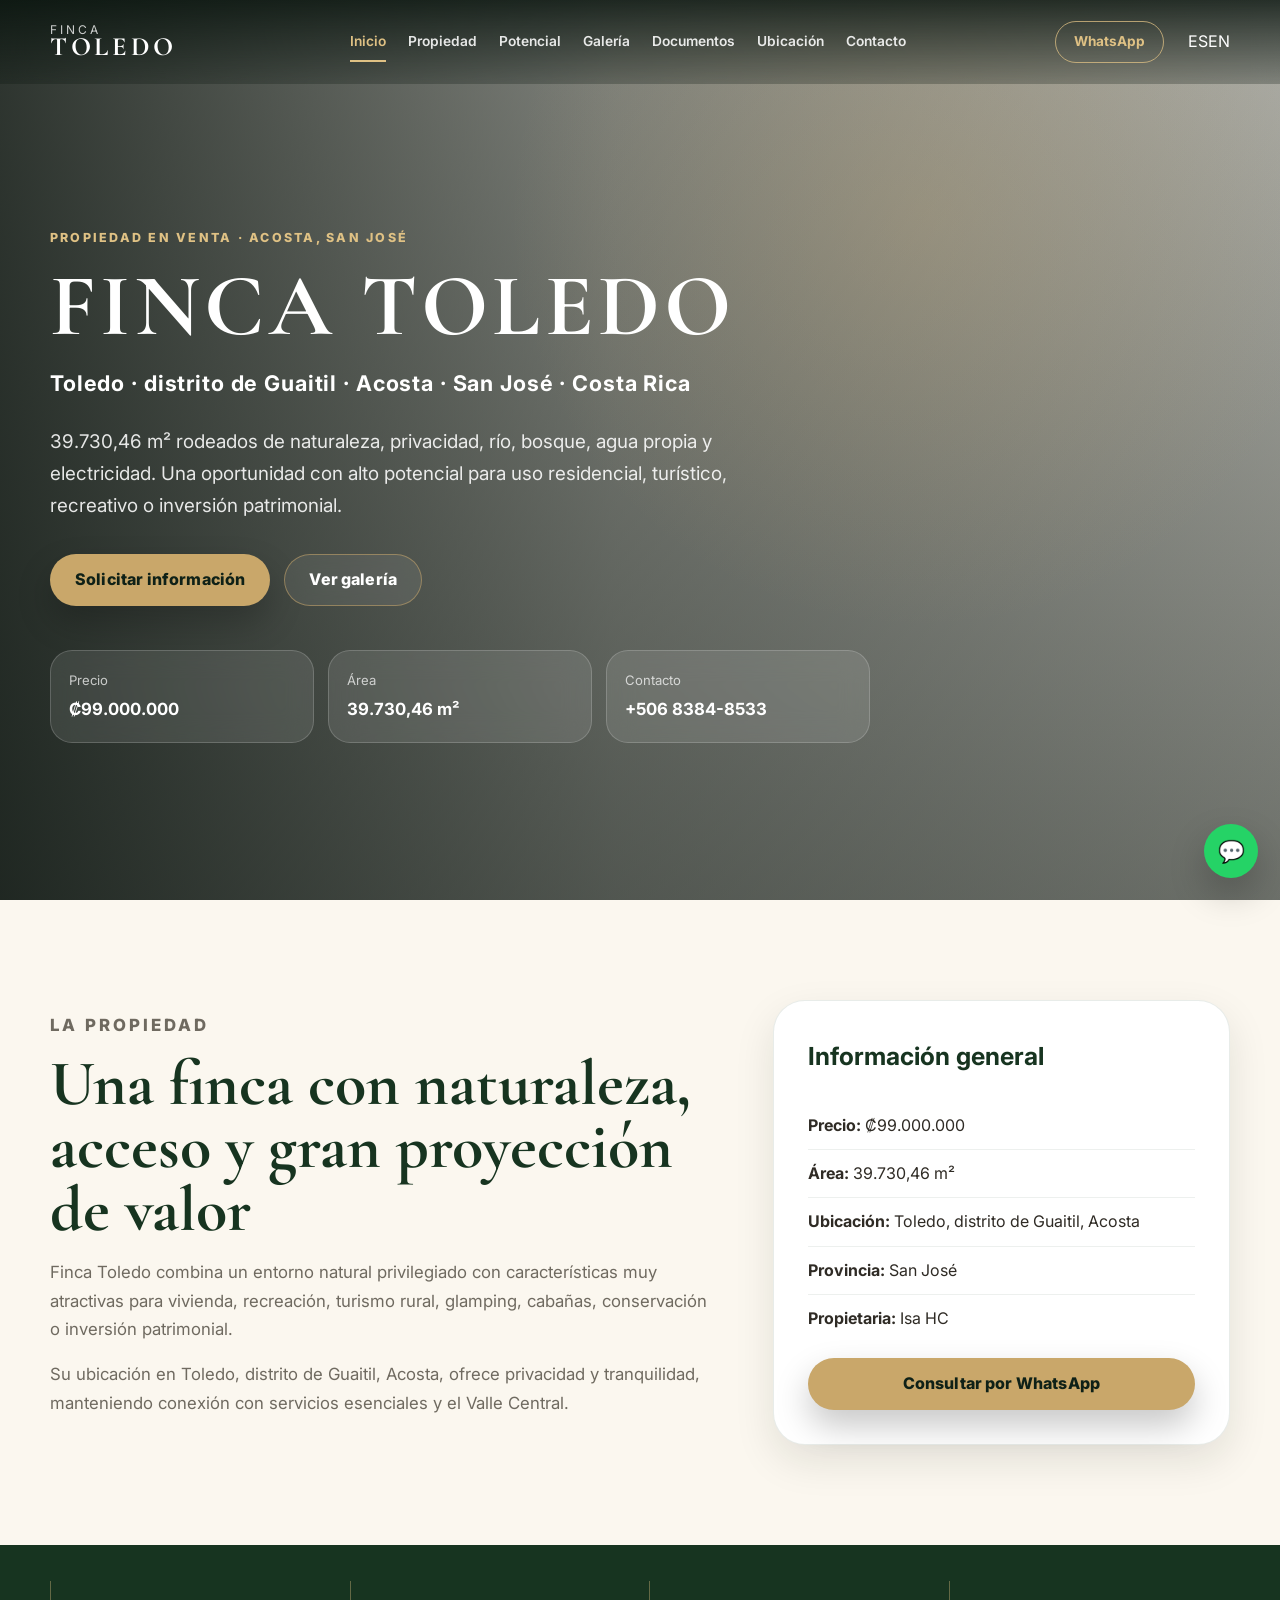
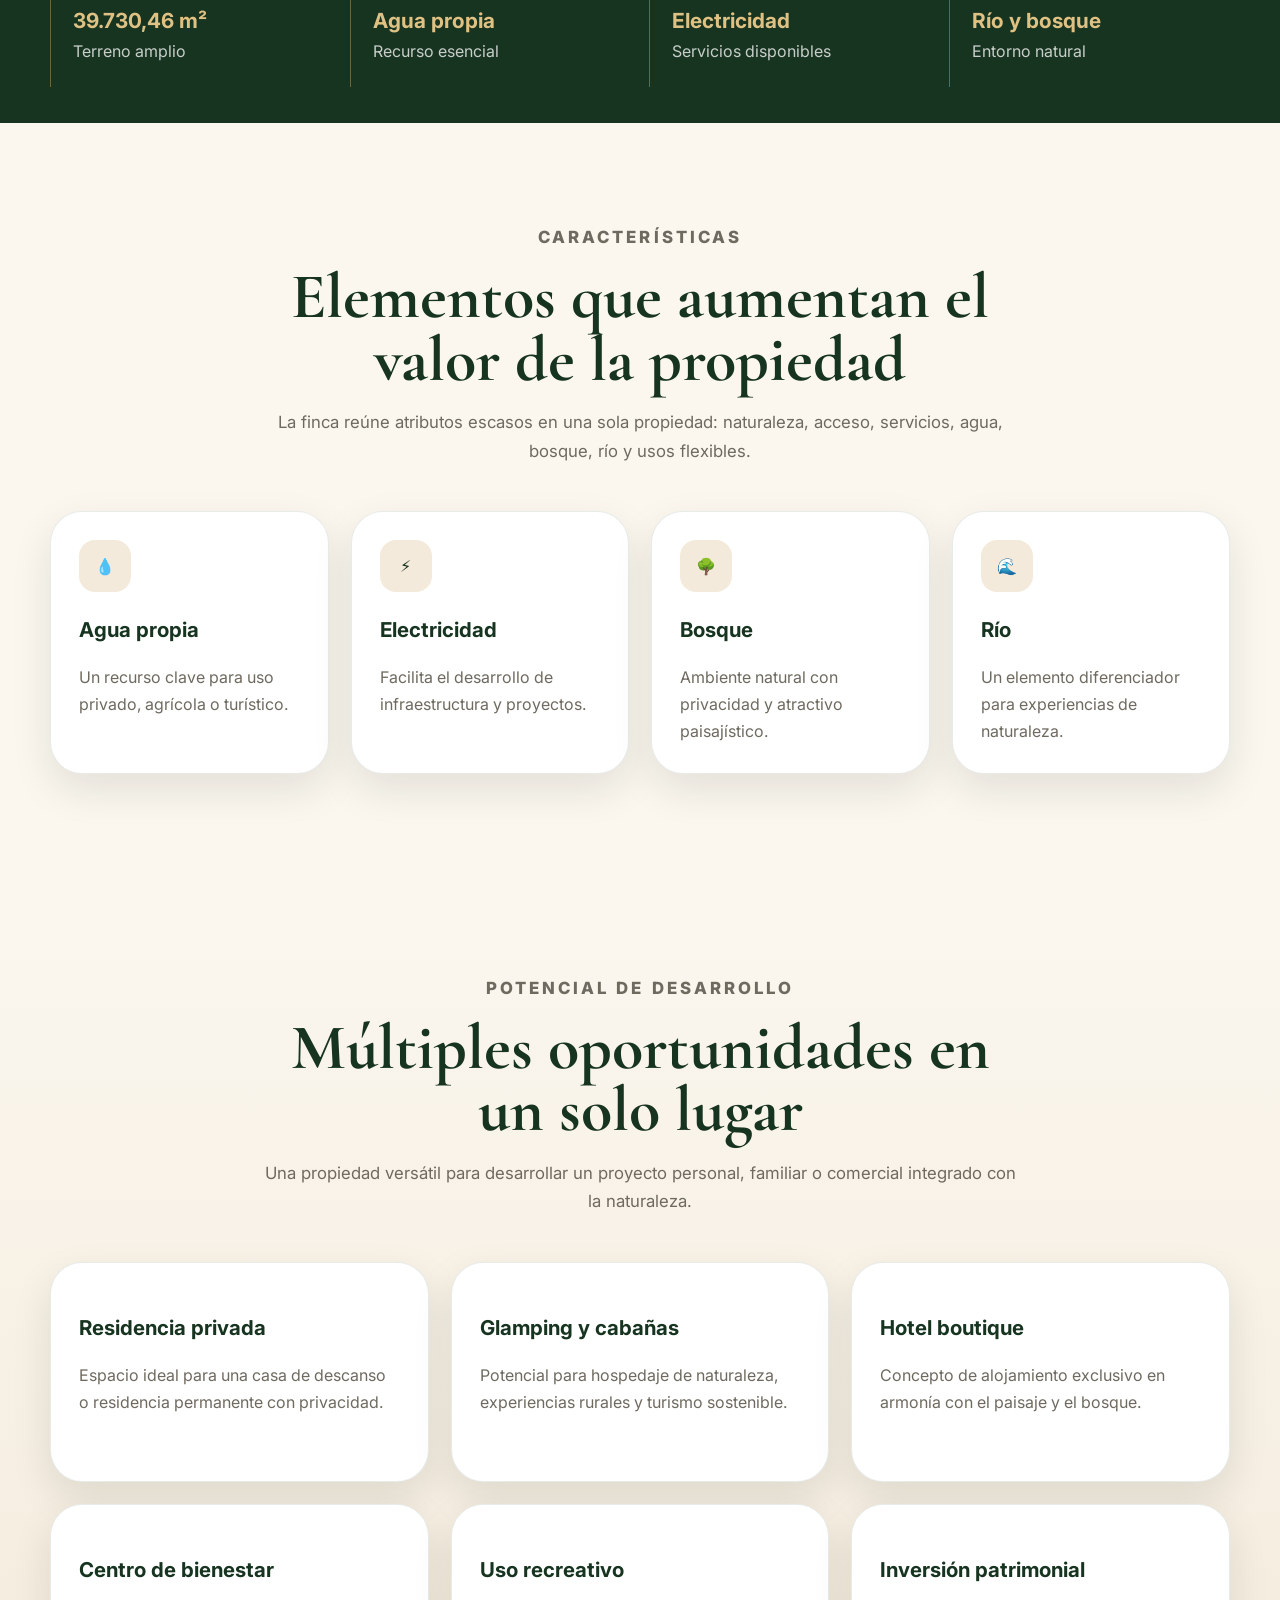
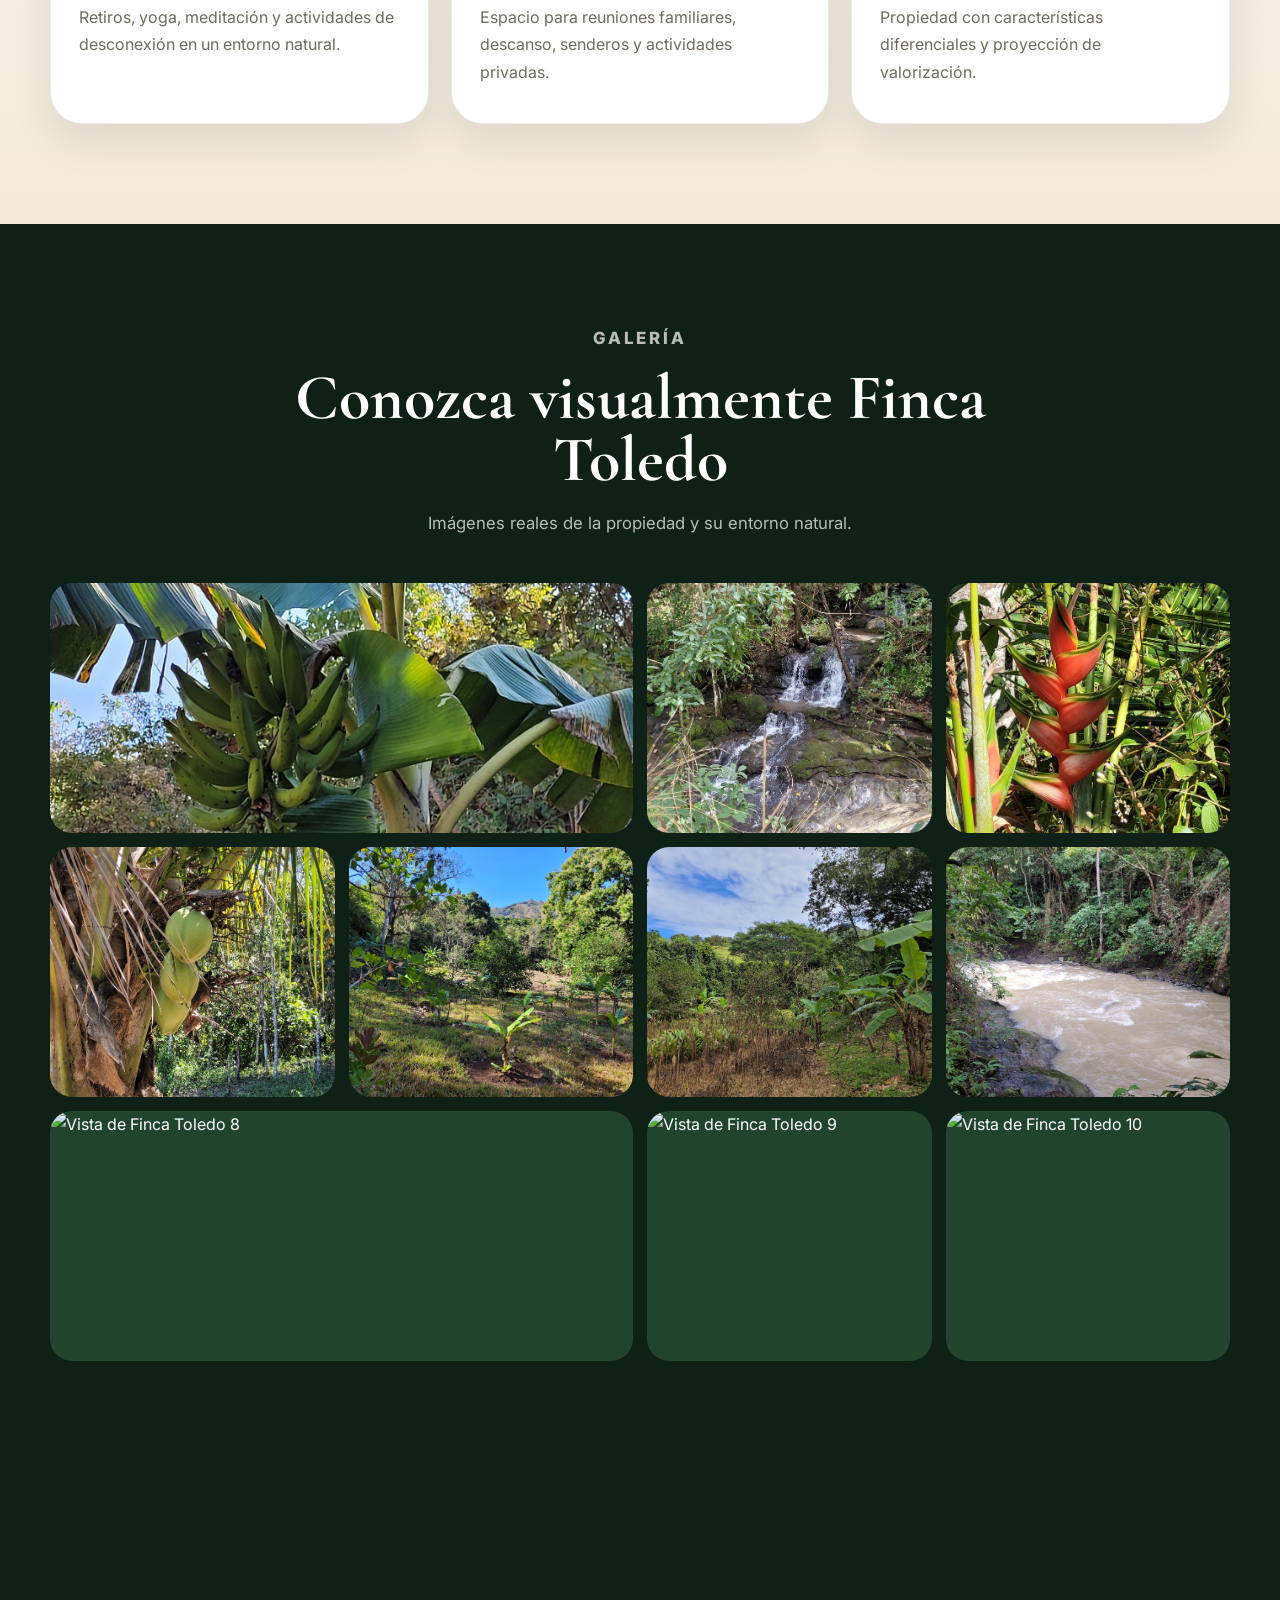
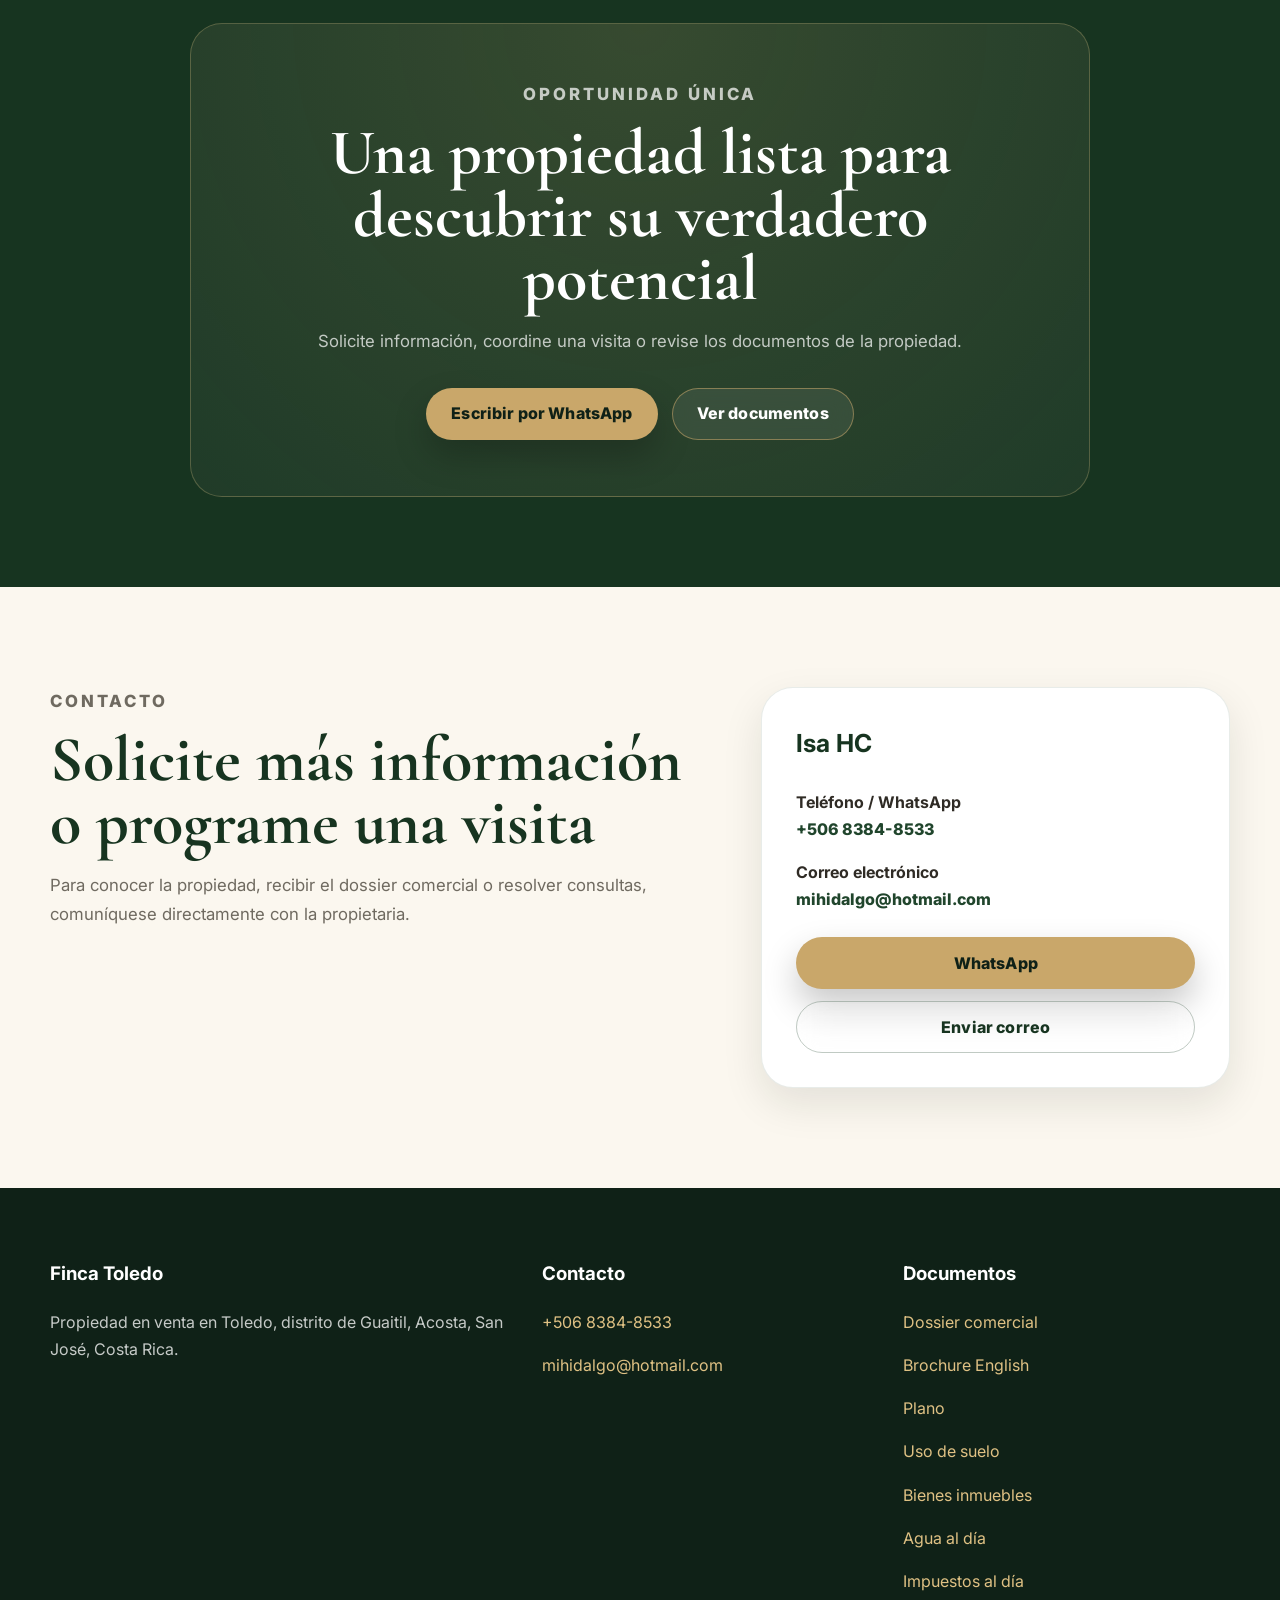
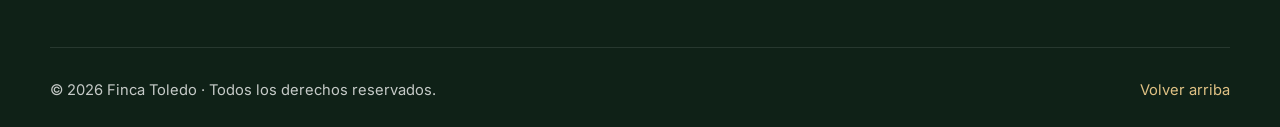
==== commit 06484d40: "Add files via upload" ====
--- a/index.html
+++ b/index.html
@@ -5,12 +5,14 @@
   <meta name="viewport" content="width=device-width, initial-scale=1.0">
   <meta http-equiv="X-UA-Compatible" content="IE=edge">
   <title>Finca Toledo | Propiedad en venta en Acosta, Costa Rica</title>
-  <meta name="description" content="Finca Toledo: propiedad de 39.730,46 m² en Toledo de Guaitil, Acosta, San José. Naturaleza, privacidad, agua, electricidad, río, bosque y alto potencial turístico o residencial.">
+  <meta name="description" content="Finca Toledo: propiedad de 39.730,46 m² en Toledo, distrito de Guaitil, Acosta, San José. Naturaleza, privacidad, agua, electricidad, río, bosque y alto potencial turístico o residencial.">
   <meta name="keywords" content="Finca Toledo, finca en venta Acosta, propiedad rural Costa Rica, finca San José, inversión turística, glamping, finca con río">
   <meta name="author" content="Finca Toledo">
   <meta name="robots" content="index,follow">
   <meta name="theme-color" content="#1f3d2a">
-  <link rel="canonical" href="https://ventapropiedadescr.github.io/ventapropiedadescr-Finca-Toledo/">
+  <link rel="canonical" href="https://ventapropiedadescr.github.io/finca-toledo/">
+  <link rel="alternate" hreflang="es-CR" href="https://ventapropiedadescr.github.io/finca-toledo/">
+  <link rel="alternate" hreflang="en" href="https://ventapropiedadescr.github.io/finca-toledo/index-en.html">
   <link rel="icon" type="image/x-icon" href="favicon.ico">
   <link rel="apple-touch-icon" href="favicon.ico">
   <meta property="og:type" content="website">
@@ -31,9 +33,9 @@
     "@context": "https://schema.org",
     "@type": "RealEstateListing",
     "name": "Finca Toledo",
-    "description": "Finca en venta ubicada en Toledo de Guaitil, Acosta, San José, Costa Rica.",
+    "description": "Finca en venta ubicada en Toledo, distrito de Guaitil, Acosta, San José, Costa Rica.",
     "image": "img/hero.jpg",
-    "url": "https://ventapropiedadescr.github.io/ventapropiedadescr-Finca-Toledo/",
+    "url": "https://ventapropiedadescr.github.io/finca-toledo/",
     "address": {
       "@type": "PostalAddress",
       "addressLocality": "Acosta",
@@ -72,7 +74,8 @@
         <a href="#contacto">Contacto</a>
       </nav>
 
-      <a class="header-cta" href="https://wa.me/50683848532" target="_blank" rel="noopener">WhatsApp</a>
+      <a class="header-cta" href="https://wa.me/50683848533" target="_blank" rel="noopener">WhatsApp</a>
+      <div class="language-switch" aria-label="Selector de idioma"><a class="is-active" href="index.html">ES</a><a href="index-en.html">EN</a></div>
 
       <button class="menu-toggle" id="menuToggle" type="button" aria-label="Abrir menú" aria-controls="mobileMenu" aria-expanded="false">
         <span></span>
@@ -89,6 +92,7 @@
       <a href="#documentos">Documentos</a>
       <a href="#ubicacion">Ubicación</a>
       <a href="#contacto">Contacto</a>
+      <div class="mobile-language-switch" aria-label="Selector de idioma"><a class="is-active" href="index.html">ES</a><a href="index-en.html">EN</a></div>
     </nav>
   </header>
 
@@ -99,16 +103,16 @@
       <div class="container hero-content reveal">
         <p class="eyebrow">Propiedad en venta · Acosta, San José</p>
         <h1>Finca Toledo</h1>
-        <p class="hero-location">Toledo · Guaitil · Acosta · San José · Costa Rica</p>
+        <p class="hero-location">Toledo · distrito de Guaitil · Acosta · San José · Costa Rica</p>
         <p class="hero-copy">39.730,46 m² rodeados de naturaleza, privacidad, río, bosque, agua propia y electricidad. Una oportunidad con alto potencial para uso residencial, turístico, recreativo o inversión patrimonial.</p>
         <div class="hero-actions">
-          <a class="btn btn-primary" href="https://wa.me/50683848532" target="_blank" rel="noopener">Solicitar información</a>
+          <a class="btn btn-primary" href="https://wa.me/50683848533" target="_blank" rel="noopener">Solicitar información</a>
           <a class="btn btn-secondary" href="#galeria">Ver galería</a>
         </div>
         <div class="hero-facts" aria-label="Datos principales">
           <article><span>Precio</span><strong>₡99.000.000</strong></article>
           <article><span>Área</span><strong>39.730,46 m²</strong></article>
-          <article><span>Contacto</span><strong>+506 8384-8532</strong></article>
+          <article><span>Contacto</span><strong>+506 8384-8533</strong></article>
         </div>
       </div>
     </section>
@@ -119,18 +123,18 @@
           <p class="eyebrow">La propiedad</p>
           <h2>Una finca con naturaleza, acceso y gran proyección de valor</h2>
           <p>Finca Toledo combina un entorno natural privilegiado con características muy atractivas para vivienda, recreación, turismo rural, glamping, cabañas, conservación o inversión patrimonial.</p>
-          <p>Su ubicación en Toledo de Guaitil, Acosta, ofrece privacidad y tranquilidad, manteniendo conexión con servicios esenciales y el Valle Central.</p>
+          <p>Su ubicación en Toledo, distrito de Guaitil, Acosta, ofrece privacidad y tranquilidad, manteniendo conexión con servicios esenciales y el Valle Central.</p>
         </div>
         <aside class="info-card reveal">
           <h3>Información general</h3>
           <ul>
             <li><strong>Precio:</strong> ₡99.000.000</li>
             <li><strong>Área:</strong> 39.730,46 m²</li>
-            <li><strong>Ubicación:</strong> Toledo de Guaitil, Acosta</li>
+            <li><strong>Ubicación:</strong> Toledo, distrito de Guaitil, Acosta</li>
             <li><strong>Provincia:</strong> San José</li>
-            <li><strong>Propietaria:</strong> María Isabel Hidalgo</li>
+            <li><strong>Propietaria:</strong> Isa HC</li>
           </ul>
-          <a class="btn btn-primary full" href="https://wa.me/50683848532" target="_blank" rel="noopener">Consultar por WhatsApp</a>
+          <a class="btn btn-primary full" href="https://wa.me/50683848533" target="_blank" rel="noopener">Consultar por WhatsApp</a>
         </aside>
       </div>
     </section>
@@ -200,6 +204,25 @@
           <figure class="reveal"><img src="img/galeria-12.jpg" alt="Vista de Finca Toledo 12" loading="lazy"></figure>
           <figure class="reveal"><img src="img/galeria-13.jpg" alt="Vista de Finca Toledo 13" loading="lazy"></figure>
           <figure class="reveal"><img src="img/galeria-14.jpg" alt="Vista de Finca Toledo 14" loading="lazy"></figure>
+          <figure class="reveal"><img src="img/galeria-15.jpg" alt="Vista de Finca Toledo 15" loading="lazy"></figure>
+          <figure class="reveal"><img src="img/galeria-16.jpg" alt="Vista de Finca Toledo 16" loading="lazy"></figure>
+          <figure class="reveal"><img src="img/galeria-17.jpg" alt="Vista de Finca Toledo 17" loading="lazy"></figure>
+          <figure class="reveal"><img src="img/galeria-18.jpg" alt="Vista de Finca Toledo 18" loading="lazy"></figure>
+          <figure class="reveal"><img src="img/galeria-19.jpg" alt="Vista de Finca Toledo 19" loading="lazy"></figure>
+          <figure class="reveal"><img src="img/galeria-20.jpg" alt="Vista de Finca Toledo 20" loading="lazy"></figure>
+          <figure class="reveal"><img src="img/galeria-21.jpg" alt="Vista de Finca Toledo 21" loading="lazy"></figure>
+          <figure class="reveal"><img src="img/galeria-22.jpg" alt="Vista de Finca Toledo 22" loading="lazy"></figure>
+          <figure class="reveal"><img src="img/galeria-23.jpg" alt="Vista de Finca Toledo 23" loading="lazy"></figure>
+          <figure class="reveal"><img src="img/galeria-24.jpg" alt="Vista de Finca Toledo 24" loading="lazy"></figure>
+          <figure class="reveal"><img src="img/galeria-25.jpg" alt="Vista de Finca Toledo 25" loading="lazy"></figure>
+          <figure class="reveal"><img src="img/galeria-26.jpg" alt="Vista de Finca Toledo 26" loading="lazy"></figure>
+          <figure class="reveal"><img src="img/galeria-27.jpg" alt="Vista de Finca Toledo 27" loading="lazy"></figure>
+          <figure class="reveal"><img src="img/galeria-28.jpg" alt="Vista de Finca Toledo 28" loading="lazy"></figure>
+          <figure class="reveal"><img src="img/galeria-29.jpg" alt="Vista de Finca Toledo 29" loading="lazy"></figure>
+          <figure class="reveal"><img src="img/galeria-30.jpg" alt="Vista de Finca Toledo 30" loading="lazy"></figure>
+          <figure class="reveal"><img src="img/galeria-31.jpg" alt="Vista de Finca Toledo 31" loading="lazy"></figure>
+          <figure class="reveal"><img src="img/galeria-32.jpg" alt="Vista de Finca Toledo 32" loading="lazy"></figure>
+          <figure class="reveal"><img src="img/galeria-33.jpg" alt="Vista de Finca Toledo 33" loading="lazy"></figure>
         </div>
       </div>
     </section>
@@ -211,10 +234,13 @@
           <h2>Material disponible para revisión</h2>
           <p>Descargue los documentos comerciales y técnicos asociados a la propiedad.</p>
         </div>
-        <div class="card-grid three">
-          <a class="document-card reveal" href="docs/Dossier_Comercial_Finca_Toledo.pdf" target="_blank" rel="noopener"><span>PDF</span><h3>Dossier comercial</h3><p>Presentación comercial de Finca Toledo.</p></a>
+        <div class="card-grid three documents-grid">
+          <a class="document-card reveal" href="docs/Dossier_Comercial_Finca_Toledo.pdf" target="_blank" rel="noopener"><span>PDF</span><h3>Dossier comercial</h3><p>Presentación premium de Finca Toledo en español.</p></a>
           <a class="document-card reveal" href="docs/plano-finca.pdf" target="_blank" rel="noopener"><span>PDF</span><h3>Plano de finca</h3><p>Referencia técnica de la propiedad.</p></a>
           <a class="document-card reveal" href="docs/uso-suelo-finca.pdf" target="_blank" rel="noopener"><span>PDF</span><h3>Uso de suelo</h3><p>Documento municipal o técnico disponible.</p></a>
+          <a class="document-card reveal" href="docs/bienes-inmuebles-finca.pdf" target="_blank" rel="noopener"><span>PDF</span><h3>Declaración bienes inmuebles</h3><p>Constancia municipal de información registral y valoración.</p></a>
+          <a class="document-card reveal" href="docs/pago-agua-finca.pdf" target="_blank" rel="noopener"><span>PDF</span><h3>Pago de agua al día</h3><p>Constancia del acueducto local.</p></a>
+          <a class="document-card reveal" href="docs/pago-impuestos-finca.pdf" target="_blank" rel="noopener"><span>PDF</span><h3>Pago de impuestos</h3><p>Constancia municipal de pagos al día.</p></a>
         </div>
       </div>
     </section>
@@ -223,7 +249,7 @@
       <div class="container two-column">
         <div class="section-copy reveal">
           <p class="eyebrow">Ubicación</p>
-          <h2>Toledo de Guaitil, Acosta, San José</h2>
+          <h2>Toledo, distrito de Guaitil, Acosta, San José</h2>
           <p>La propiedad se ubica en una zona tranquila, rodeada de paisaje rural y natural, con acceso durante todo el año.</p>
           <ul class="check-list">
             <li>Acceso vehicular.</li>
@@ -245,7 +271,7 @@
         <h2>Una propiedad lista para descubrir su verdadero potencial</h2>
         <p>Solicite información, coordine una visita o revise los documentos de la propiedad.</p>
         <div class="hero-actions centered">
-          <a class="btn btn-primary" href="https://wa.me/50683848532" target="_blank" rel="noopener">Escribir por WhatsApp</a>
+          <a class="btn btn-primary" href="https://wa.me/50683848533" target="_blank" rel="noopener">Escribir por WhatsApp</a>
           <a class="btn btn-secondary" href="#documentos">Ver documentos</a>
         </div>
       </div>
@@ -259,11 +285,11 @@
           <p>Para conocer la propiedad, recibir el dossier comercial o resolver consultas, comuníquese directamente con la propietaria.</p>
         </div>
         <div class="contact-card reveal">
-          <h3>María Isabel Hidalgo</h3>
-          <p><strong>Teléfono / WhatsApp</strong><br><a href="tel:+50683848532">+506 8384-8532</a></p>
+          <h3>Isa HC</h3>
+          <p><strong>Teléfono / WhatsApp</strong><br><a href="tel:+50683848533">+506 8384-8533</a></p>
           <p><strong>Correo electrónico</strong><br><a href="mailto:mihidalgo@hotmail.com">mihidalgo@hotmail.com</a></p>
           <div class="contact-actions">
-            <a class="btn btn-primary full" href="https://wa.me/50683848532" target="_blank" rel="noopener">WhatsApp</a>
+            <a class="btn btn-primary full" href="https://wa.me/50683848533" target="_blank" rel="noopener">WhatsApp</a>
             <a class="btn btn-secondary full" href="mailto:mihidalgo@hotmail.com?subject=Consulta%20Finca%20Toledo">Enviar correo</a>
           </div>
         </div>
@@ -275,18 +301,22 @@
     <div class="container footer-grid">
       <div>
         <h3>Finca Toledo</h3>
-        <p>Propiedad en venta en Toledo de Guaitil, Acosta, San José, Costa Rica.</p>
+        <p>Propiedad en venta en Toledo, distrito de Guaitil, Acosta, San José, Costa Rica.</p>
       </div>
       <div>
         <h3>Contacto</h3>
-        <p><a href="tel:+50683848532">+506 8384-8532</a></p>
+        <p><a href="tel:+50683848533">+506 8384-8533</a></p>
         <p><a href="mailto:mihidalgo@hotmail.com">mihidalgo@hotmail.com</a></p>
       </div>
       <div>
         <h3>Documentos</h3>
         <p><a href="docs/Dossier_Comercial_Finca_Toledo.pdf" target="_blank" rel="noopener">Dossier comercial</a></p>
+        <p><a href="docs/Property_Brochure_Finca_Toledo_EN.pdf" target="_blank" rel="noopener">Brochure English</a></p>
         <p><a href="docs/plano-finca.pdf" target="_blank" rel="noopener">Plano</a></p>
         <p><a href="docs/uso-suelo-finca.pdf" target="_blank" rel="noopener">Uso de suelo</a></p>
+        <p><a href="docs/bienes-inmuebles-finca.pdf" target="_blank" rel="noopener">Bienes inmuebles</a></p>
+        <p><a href="docs/pago-agua-finca.pdf" target="_blank" rel="noopener">Agua al día</a></p>
+        <p><a href="docs/pago-impuestos-finca.pdf" target="_blank" rel="noopener">Impuestos al día</a></p>
       </div>
     </div>
     <div class="container footer-bottom">
@@ -295,7 +325,7 @@
     </div>
   </footer>
 
-  <a class="floating-whatsapp" href="https://wa.me/50683848532" target="_blank" rel="noopener" aria-label="Contactar por WhatsApp">💬</a>
+  <a class="floating-whatsapp" href="https://wa.me/50683848533" target="_blank" rel="noopener" aria-label="Contactar por WhatsApp">💬</a>
   <button class="back-to-top" id="backToTop" type="button" aria-label="Volver arriba">↑</button>
   <div class="lightbox" id="lightbox" aria-hidden="true" role="dialog" aria-label="Imagen ampliada">
     <button class="lightbox-close" type="button" aria-label="Cerrar imagen">×</button>
--- a/css/style.css
+++ b/css/style.css
@@ -221,7 +221,7 @@
   margin: 0;
   color: inherit;
 }
-.hero h1 { font-size: clamp(4rem, 10vw, 9rem); letter-spacing: .05em; text-transform: uppercase; }
+.hero h1 { font-size: clamp(3rem, 7vw, 5.5rem); letter-spacing: .05em; text-transform: uppercase; }
 .hero-location { margin: 16px 0 0; font-weight: 700; letter-spacing: .04em; font-size: clamp(1rem, 2.5vw, 1.35rem); }
 .hero-copy { max-width: 760px; margin: 24px 0 0; font-size: clamp(1rem, 2vw, 1.18rem); color: rgba(255,255,255,.88); }
 .hero-actions { display: flex; flex-wrap: wrap; gap: 14px; margin-top: 32px; }
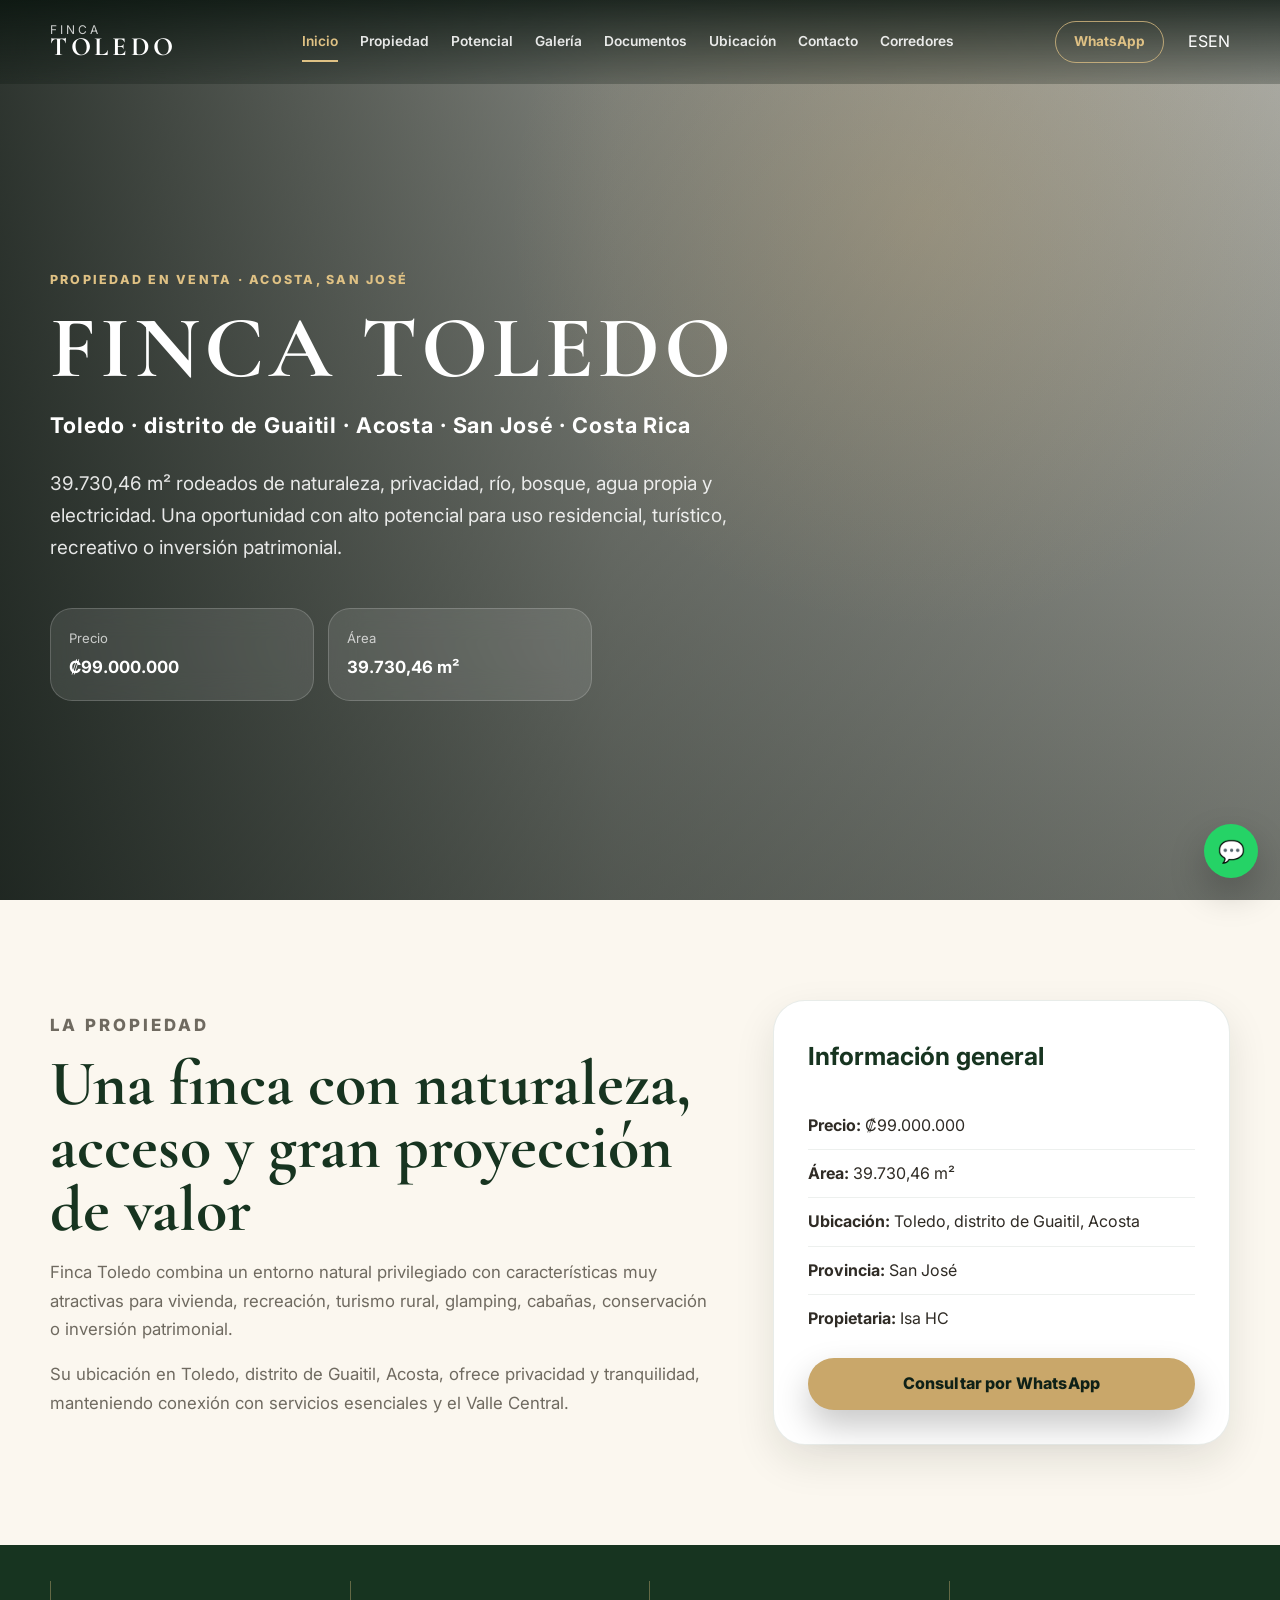
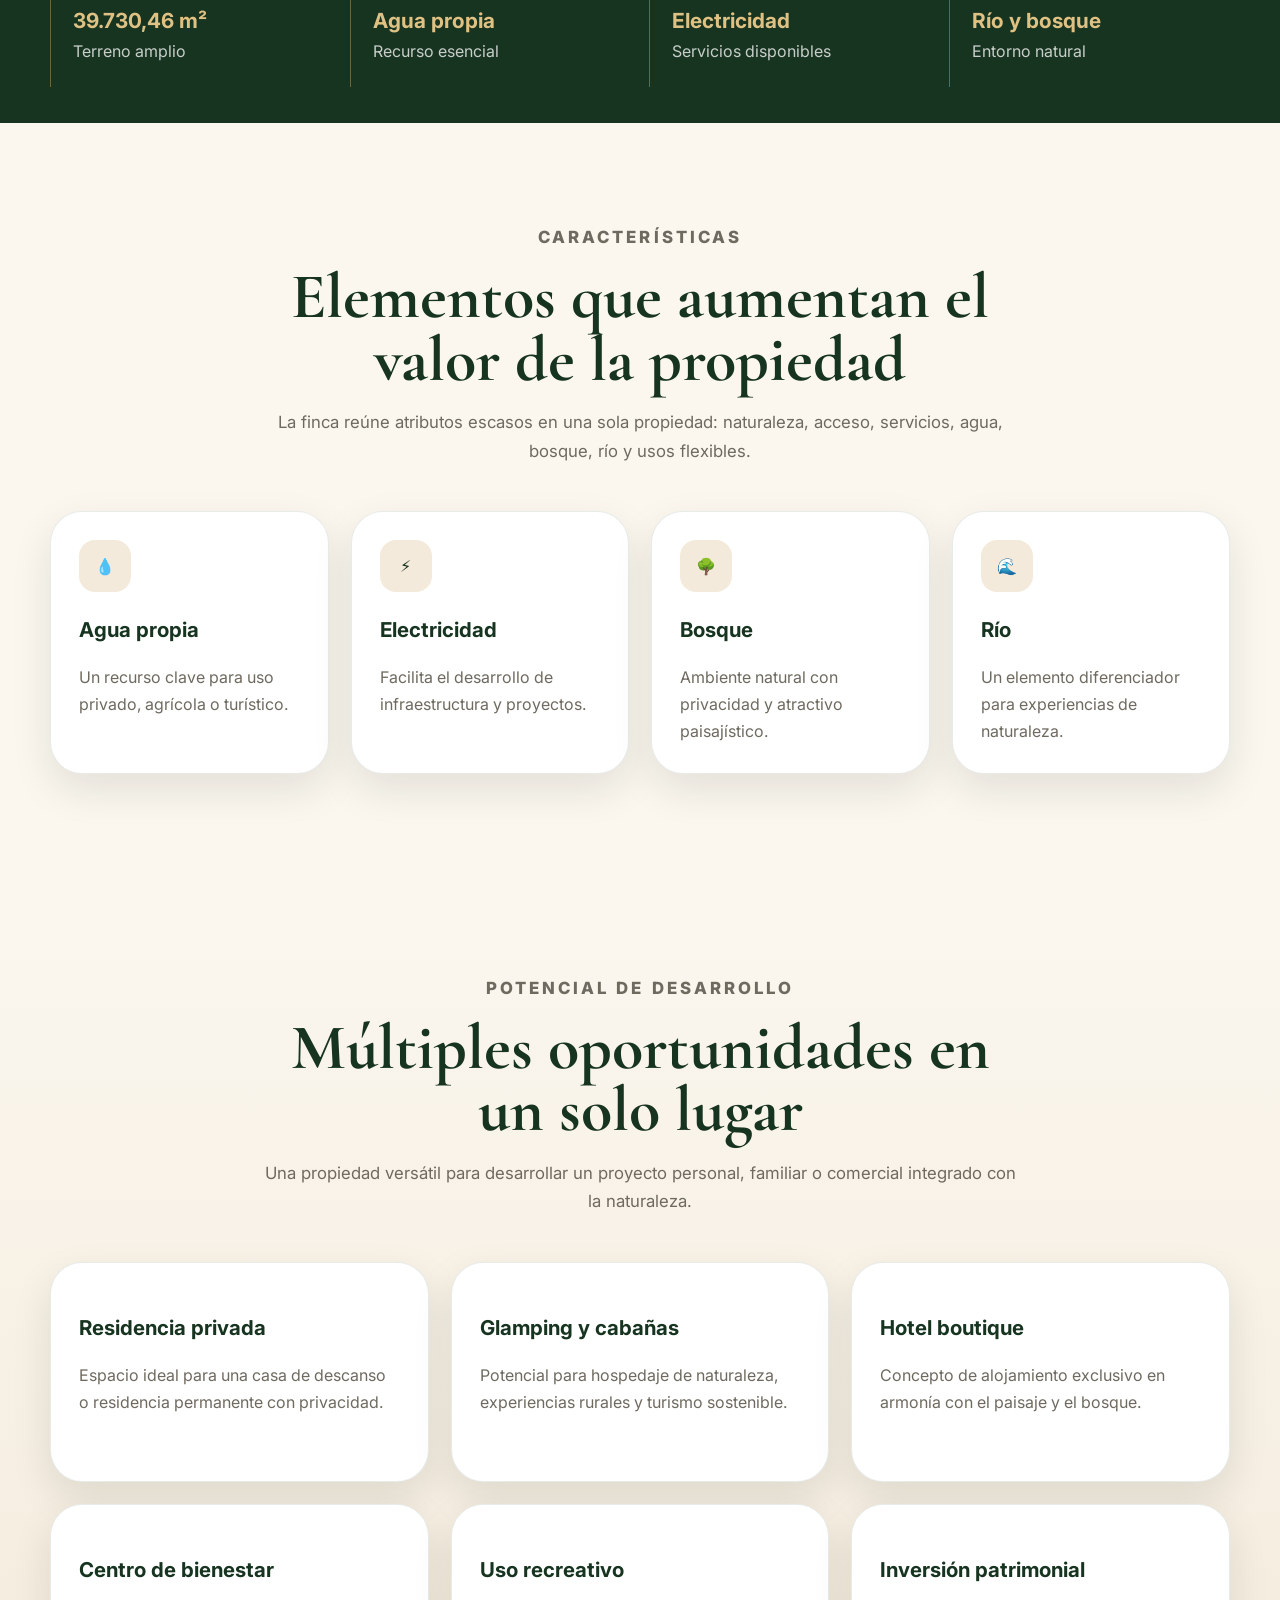
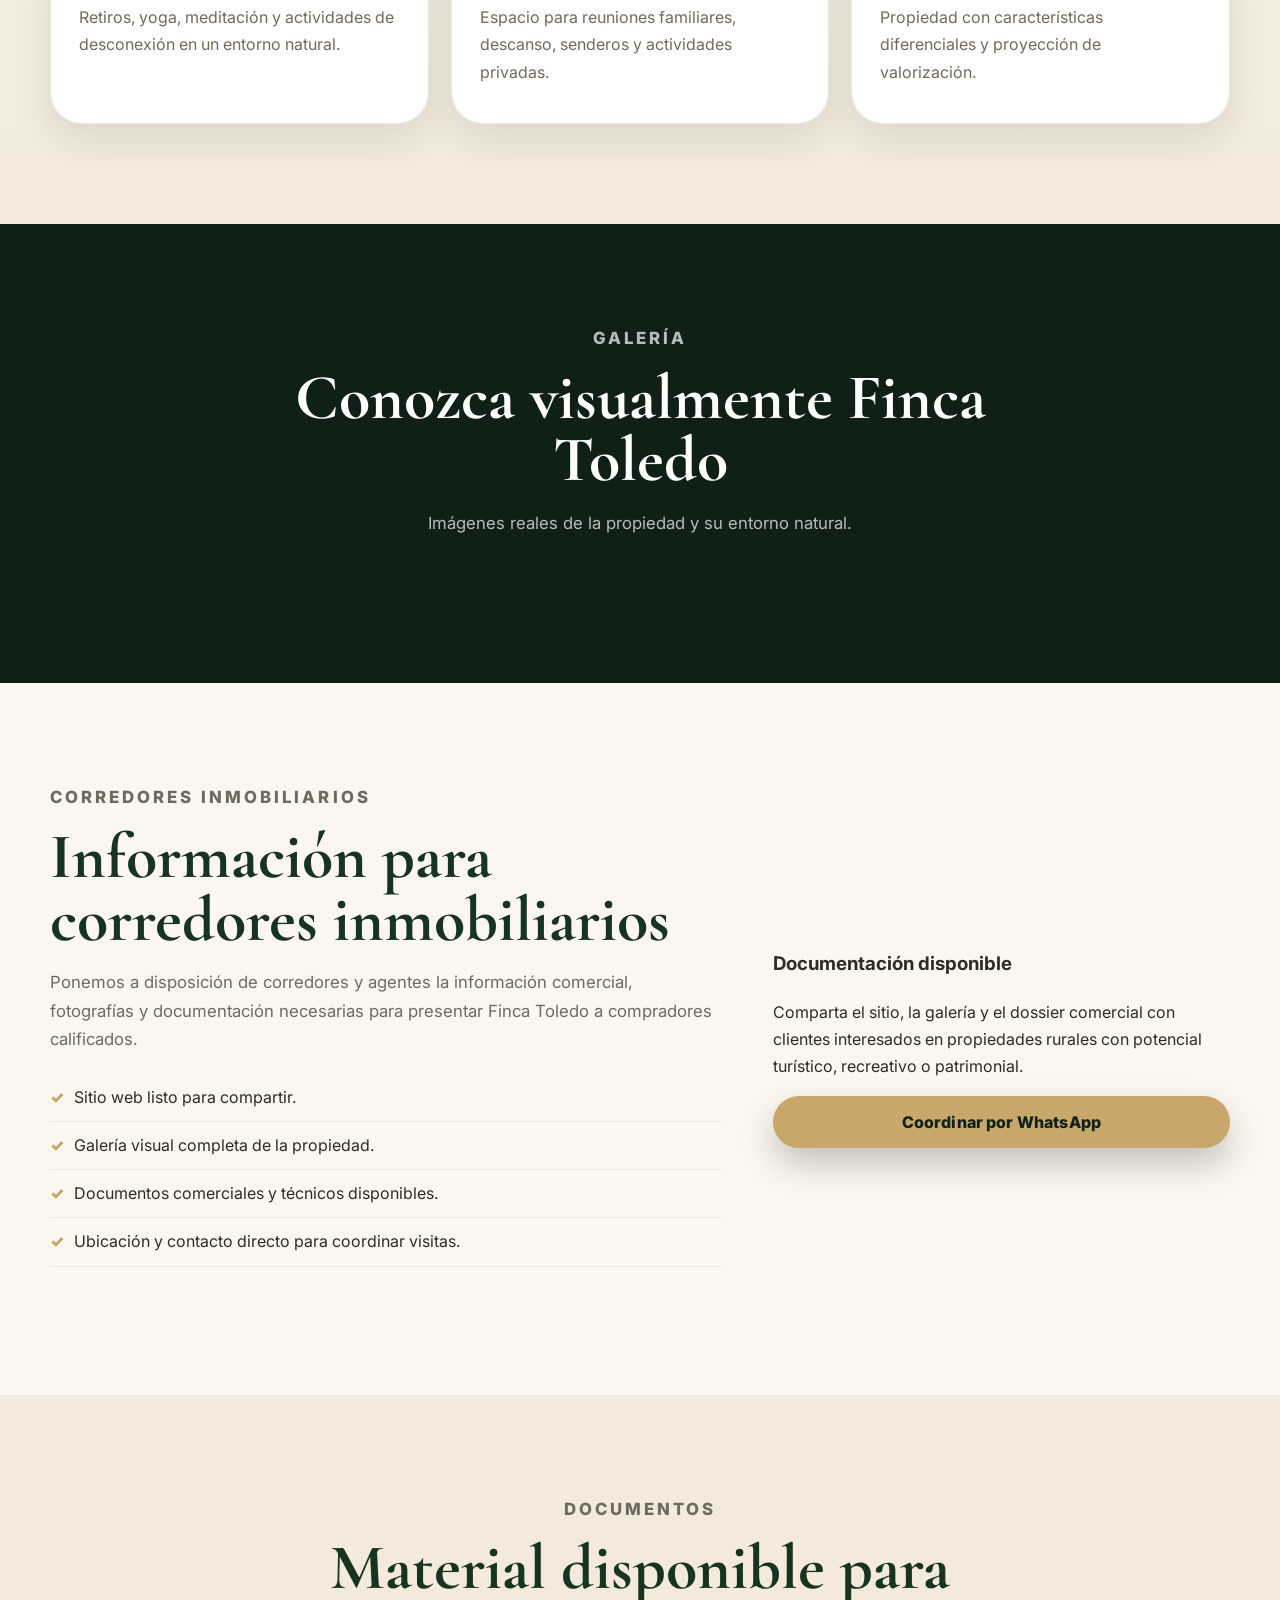
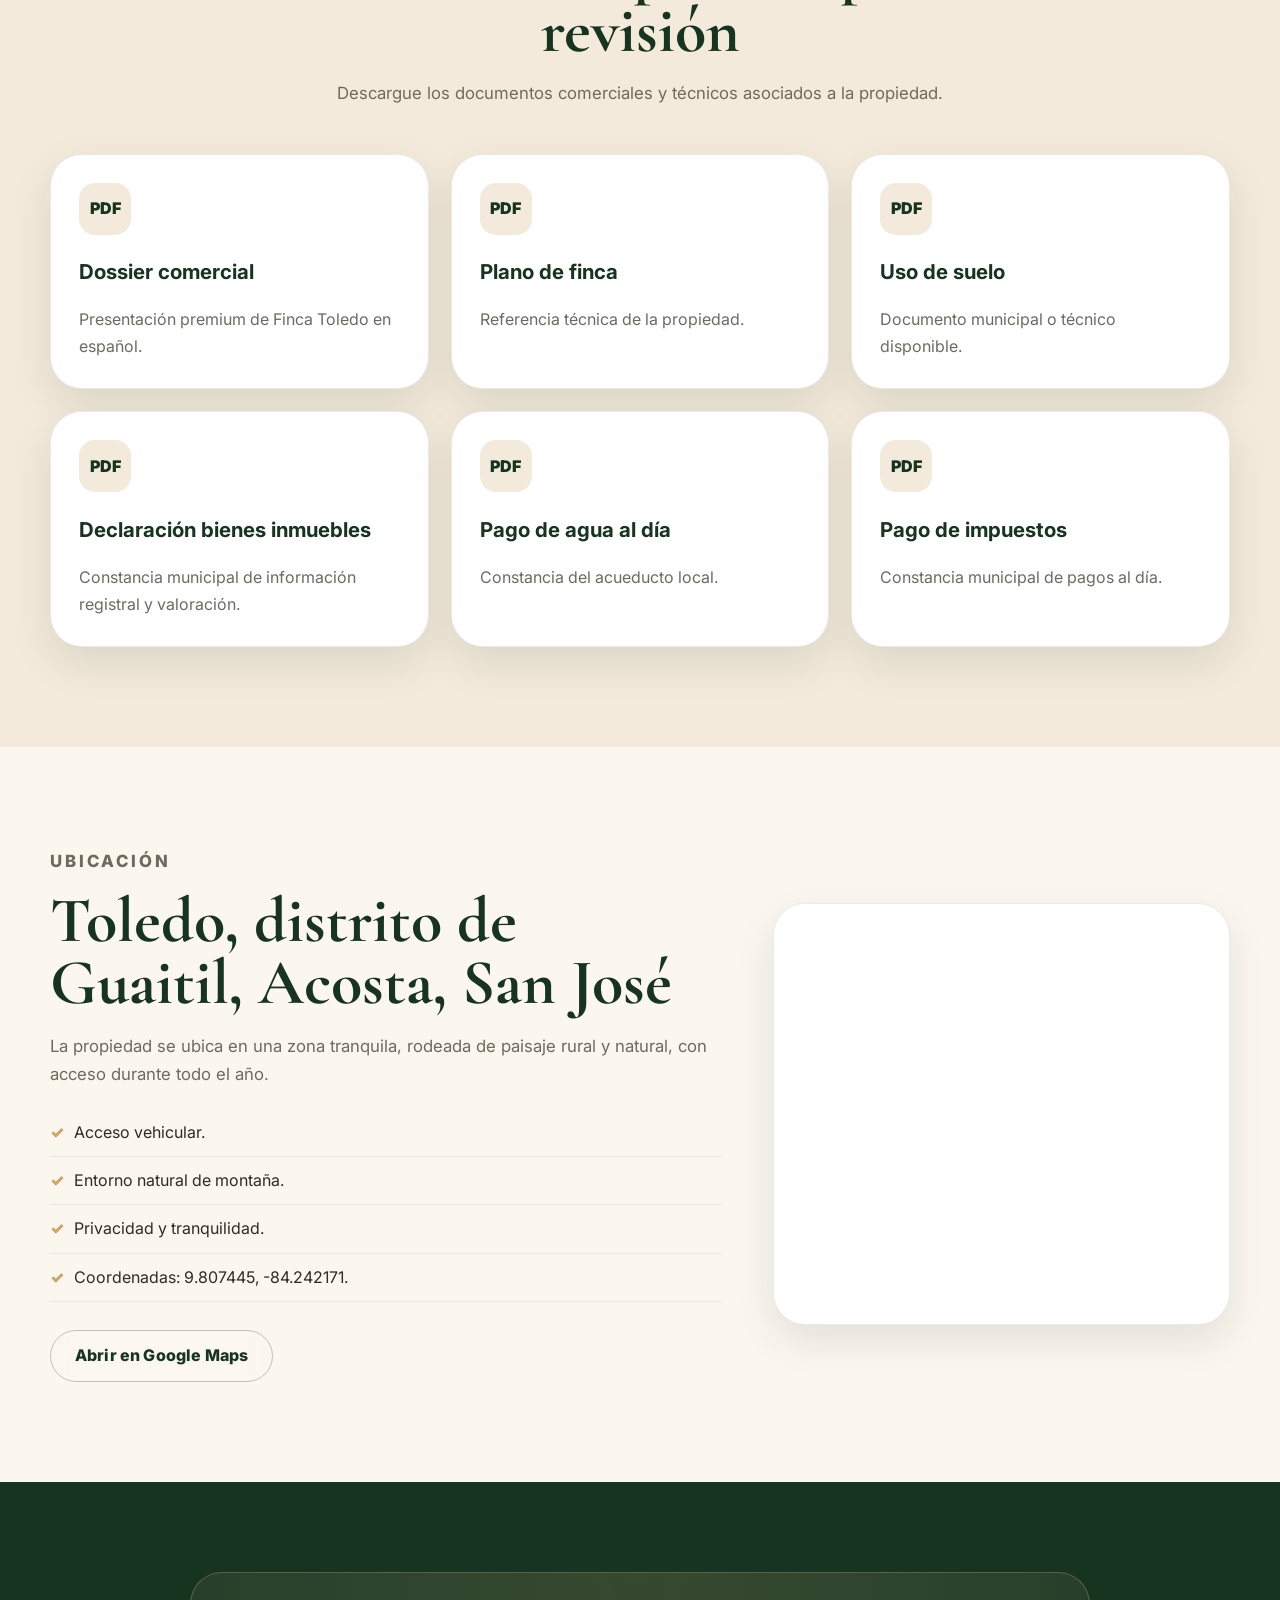
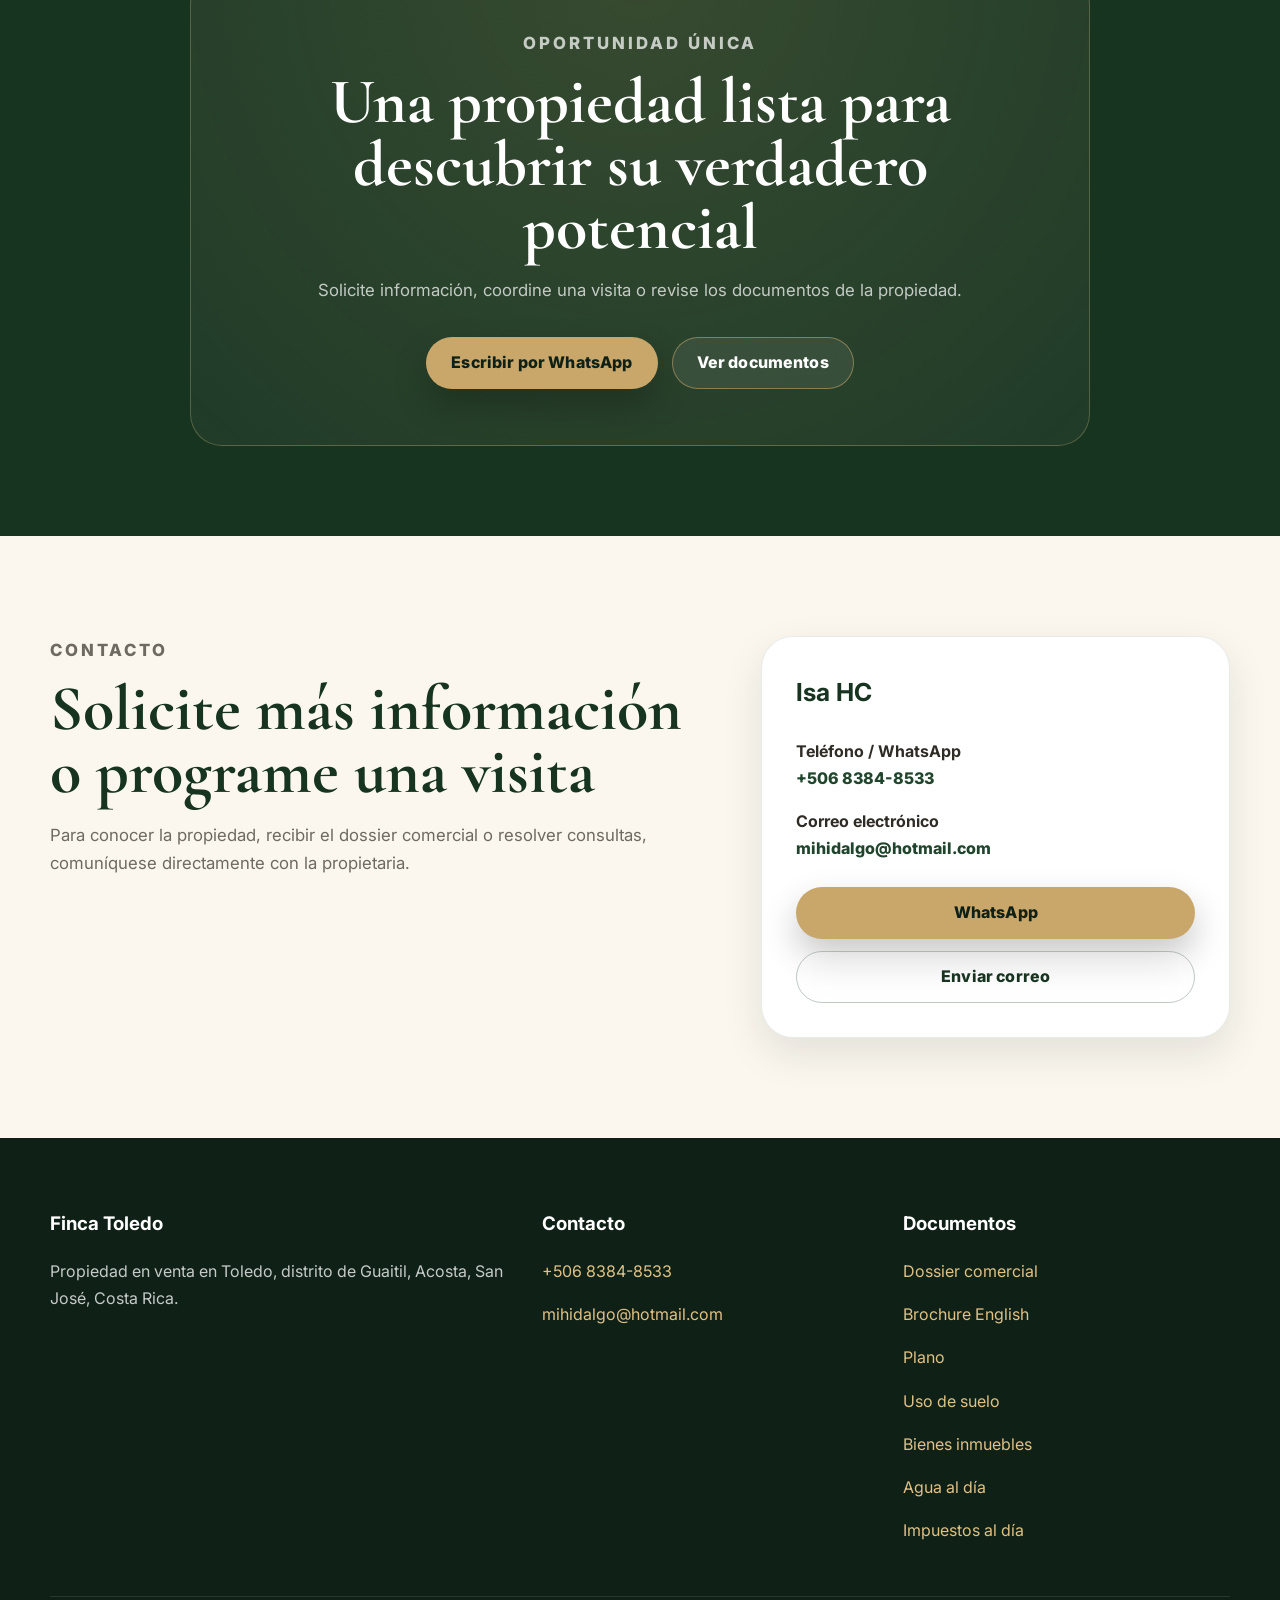
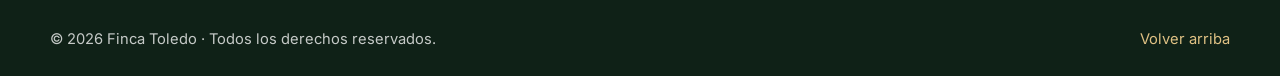
==== commit cb8e8680: "Add files via upload" ====
--- a/index.html
+++ b/index.html
@@ -72,6 +72,7 @@
         <a href="#documentos">Documentos</a>
         <a href="#ubicacion">Ubicación</a>
         <a href="#contacto">Contacto</a>
+        <a href="#corredores">Corredores</a>
       </nav>
 
       <a class="header-cta" href="https://wa.me/50683848533" target="_blank" rel="noopener">WhatsApp</a>
@@ -89,6 +90,7 @@
       <a href="#propiedad">Propiedad</a>
       <a href="#potencial">Potencial</a>
       <a href="#galeria">Galería</a>
+      <a href="#corredores">Corredores</a>
       <a href="#documentos">Documentos</a>
       <a href="#ubicacion">Ubicación</a>
       <a href="#contacto">Contacto</a>
@@ -105,14 +107,9 @@
         <h1>Finca Toledo</h1>
         <p class="hero-location">Toledo · distrito de Guaitil · Acosta · San José · Costa Rica</p>
         <p class="hero-copy">39.730,46 m² rodeados de naturaleza, privacidad, río, bosque, agua propia y electricidad. Una oportunidad con alto potencial para uso residencial, turístico, recreativo o inversión patrimonial.</p>
-        <div class="hero-actions">
-          <a class="btn btn-primary" href="https://wa.me/50683848533" target="_blank" rel="noopener">Solicitar información</a>
-          <a class="btn btn-secondary" href="#galeria">Ver galería</a>
-        </div>
         <div class="hero-facts" aria-label="Datos principales">
           <article><span>Precio</span><strong>₡99.000.000</strong></article>
           <article><span>Área</span><strong>39.730,46 m²</strong></article>
-          <article><span>Contacto</span><strong>+506 8384-8533</strong></article>
         </div>
       </div>
     </section>
@@ -189,41 +186,28 @@
           <h2>Conozca visualmente Finca Toledo</h2>
           <p>Imágenes reales de la propiedad y su entorno natural.</p>
         </div>
-        <div class="gallery-grid" id="galleryGrid">
-          <figure class="reveal"><img src="img/galeria-01.jpg" alt="Vista de Finca Toledo 1" loading="lazy"></figure>
-          <figure class="reveal"><img src="img/galeria-02.jpg" alt="Vista de Finca Toledo 2" loading="lazy"></figure>
-          <figure class="reveal"><img src="img/galeria-03.jpg" alt="Vista de Finca Toledo 3" loading="lazy"></figure>
-          <figure class="reveal"><img src="img/galeria-04.jpg" alt="Vista de Finca Toledo 4" loading="lazy"></figure>
-          <figure class="reveal"><img src="img/galeria-05.jpg" alt="Vista de Finca Toledo 5" loading="lazy"></figure>
-          <figure class="reveal"><img src="img/galeria-06.jpg" alt="Vista de Finca Toledo 6" loading="lazy"></figure>
-          <figure class="reveal"><img src="img/galeria-07.jpg" alt="Vista de Finca Toledo 7" loading="lazy"></figure>
-          <figure class="reveal"><img src="img/galeria-08.jpg" alt="Vista de Finca Toledo 8" loading="lazy"></figure>
-          <figure class="reveal"><img src="img/galeria-09.jpg" alt="Vista de Finca Toledo 9" loading="lazy"></figure>
-          <figure class="reveal"><img src="img/galeria-10.jpg" alt="Vista de Finca Toledo 10" loading="lazy"></figure>
-          <figure class="reveal"><img src="img/galeria-11.jpg" alt="Vista de Finca Toledo 11" loading="lazy"></figure>
-          <figure class="reveal"><img src="img/galeria-12.jpg" alt="Vista de Finca Toledo 12" loading="lazy"></figure>
-          <figure class="reveal"><img src="img/galeria-13.jpg" alt="Vista de Finca Toledo 13" loading="lazy"></figure>
-          <figure class="reveal"><img src="img/galeria-14.jpg" alt="Vista de Finca Toledo 14" loading="lazy"></figure>
-          <figure class="reveal"><img src="img/galeria-15.jpg" alt="Vista de Finca Toledo 15" loading="lazy"></figure>
-          <figure class="reveal"><img src="img/galeria-16.jpg" alt="Vista de Finca Toledo 16" loading="lazy"></figure>
-          <figure class="reveal"><img src="img/galeria-17.jpg" alt="Vista de Finca Toledo 17" loading="lazy"></figure>
-          <figure class="reveal"><img src="img/galeria-18.jpg" alt="Vista de Finca Toledo 18" loading="lazy"></figure>
-          <figure class="reveal"><img src="img/galeria-19.jpg" alt="Vista de Finca Toledo 19" loading="lazy"></figure>
-          <figure class="reveal"><img src="img/galeria-20.jpg" alt="Vista de Finca Toledo 20" loading="lazy"></figure>
-          <figure class="reveal"><img src="img/galeria-21.jpg" alt="Vista de Finca Toledo 21" loading="lazy"></figure>
-          <figure class="reveal"><img src="img/galeria-22.jpg" alt="Vista de Finca Toledo 22" loading="lazy"></figure>
-          <figure class="reveal"><img src="img/galeria-23.jpg" alt="Vista de Finca Toledo 23" loading="lazy"></figure>
-          <figure class="reveal"><img src="img/galeria-24.jpg" alt="Vista de Finca Toledo 24" loading="lazy"></figure>
-          <figure class="reveal"><img src="img/galeria-25.jpg" alt="Vista de Finca Toledo 25" loading="lazy"></figure>
-          <figure class="reveal"><img src="img/galeria-26.jpg" alt="Vista de Finca Toledo 26" loading="lazy"></figure>
-          <figure class="reveal"><img src="img/galeria-27.jpg" alt="Vista de Finca Toledo 27" loading="lazy"></figure>
-          <figure class="reveal"><img src="img/galeria-28.jpg" alt="Vista de Finca Toledo 28" loading="lazy"></figure>
-          <figure class="reveal"><img src="img/galeria-29.jpg" alt="Vista de Finca Toledo 29" loading="lazy"></figure>
-          <figure class="reveal"><img src="img/galeria-30.jpg" alt="Vista de Finca Toledo 30" loading="lazy"></figure>
-          <figure class="reveal"><img src="img/galeria-31.jpg" alt="Vista de Finca Toledo 31" loading="lazy"></figure>
-          <figure class="reveal"><img src="img/galeria-32.jpg" alt="Vista de Finca Toledo 32" loading="lazy"></figure>
-          <figure class="reveal"><img src="img/galeria-33.jpg" alt="Vista de Finca Toledo 33" loading="lazy"></figure>
-        </div>
+        <div class="gallery-grid gallery-grid-dynamic" id="galleryGrid" aria-live="polite"></div>
+      </div>
+    </section>
+
+    <section class="section brokers" id="corredores">
+      <div class="container two-column brokers-inner">
+        <div class="section-copy reveal">
+          <p class="eyebrow">Corredores inmobiliarios</p>
+          <h2>Información para corredores inmobiliarios</h2>
+          <p>Ponemos a disposición de corredores y agentes la información comercial, fotografías y documentación necesarias para presentar Finca Toledo a compradores calificados.</p>
+          <ul class="check-list broker-list">
+            <li>Sitio web listo para compartir.</li>
+            <li>Galería visual completa de la propiedad.</li>
+            <li>Documentos comerciales y técnicos disponibles.</li>
+            <li>Ubicación y contacto directo para coordinar visitas.</li>
+          </ul>
+        </div>
+        <aside class="broker-card reveal">
+          <h3>Documentación disponible</h3>
+          <p>Comparta el sitio, la galería y el dossier comercial con clientes interesados en propiedades rurales con potencial turístico, recreativo o patrimonial.</p>
+          <a class="btn btn-primary full" href="https://wa.me/50683848533" target="_blank" rel="noopener">Coordinar por WhatsApp</a>
+        </aside>
       </div>
     </section>
 
@@ -329,7 +313,9 @@
   <button class="back-to-top" id="backToTop" type="button" aria-label="Volver arriba">↑</button>
   <div class="lightbox" id="lightbox" aria-hidden="true" role="dialog" aria-label="Imagen ampliada">
     <button class="lightbox-close" type="button" aria-label="Cerrar imagen">×</button>
+    <button class="lightbox-nav lightbox-prev" type="button" aria-label="Imagen anterior">‹</button>
     <img src="" alt="">
+    <button class="lightbox-nav lightbox-next" type="button" aria-label="Imagen siguiente">›</button>
   </div>
 
   <script src="js/script.js" defer></script>
